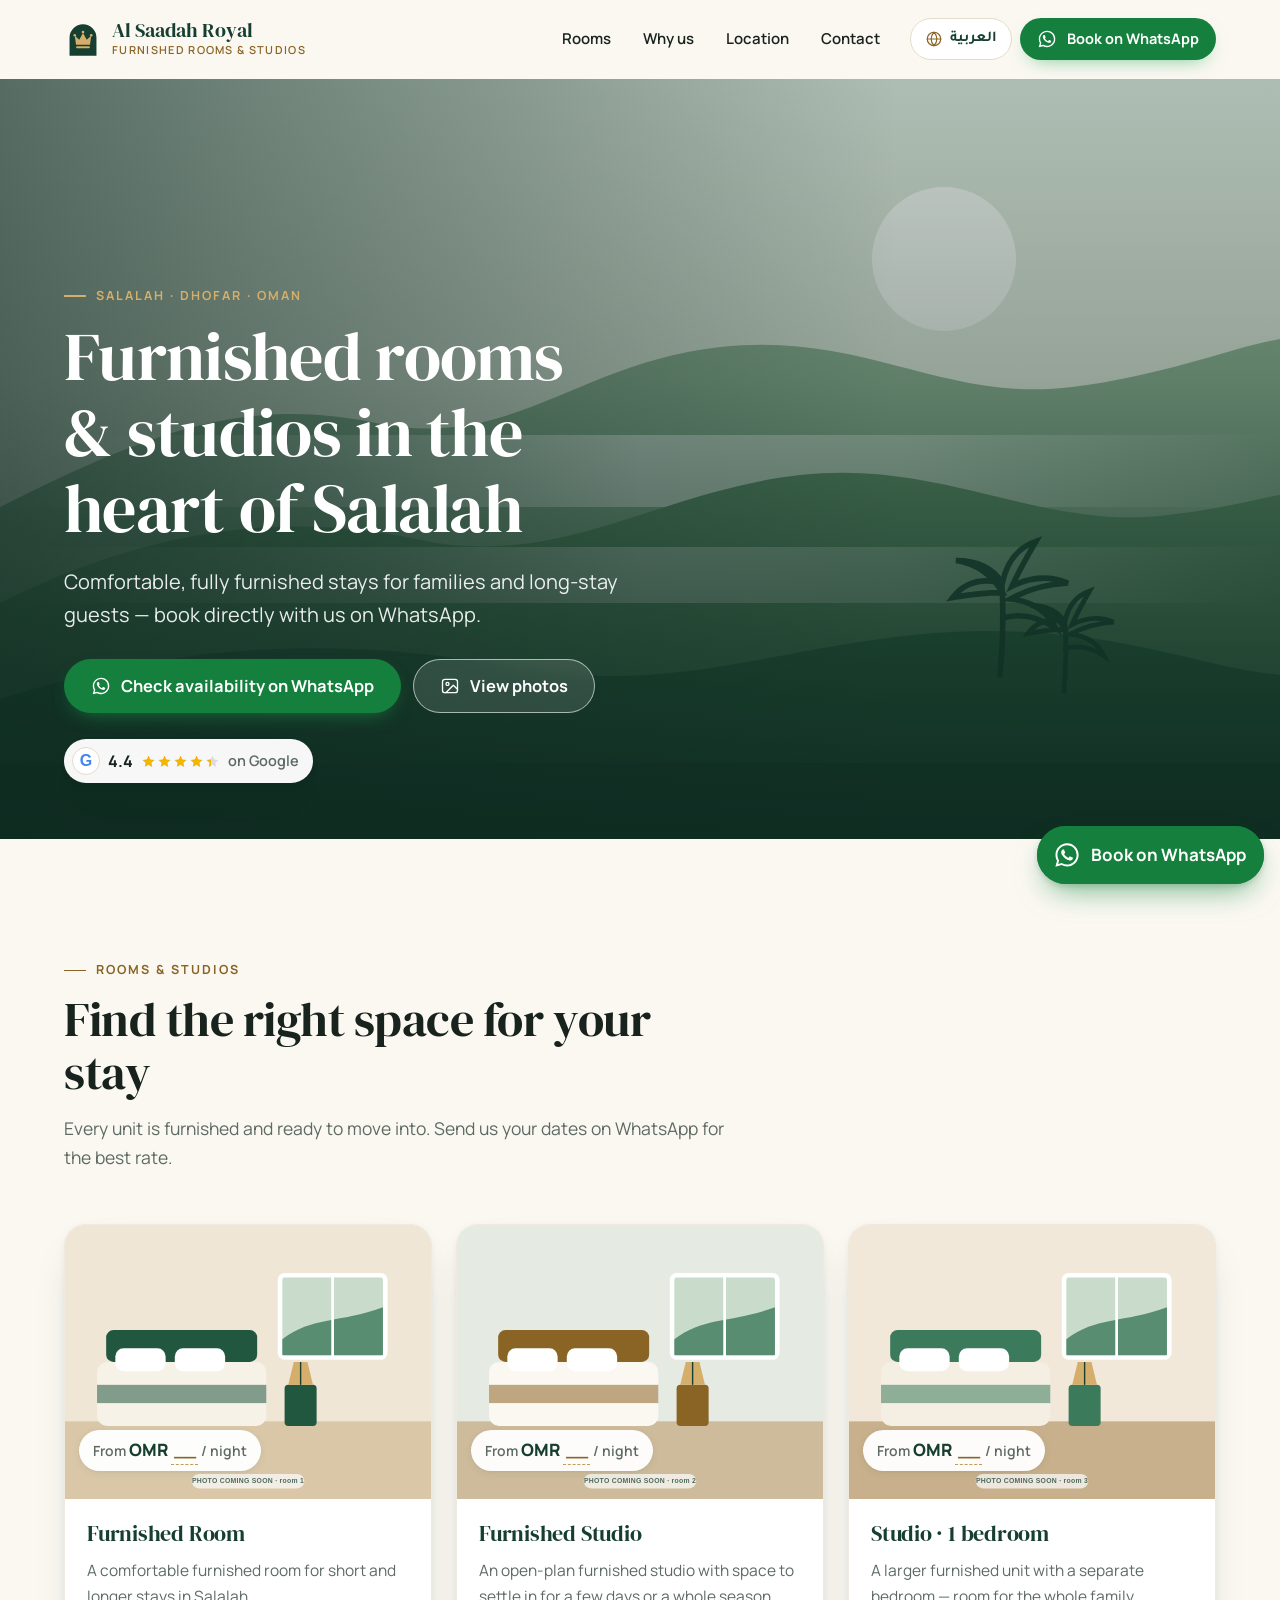
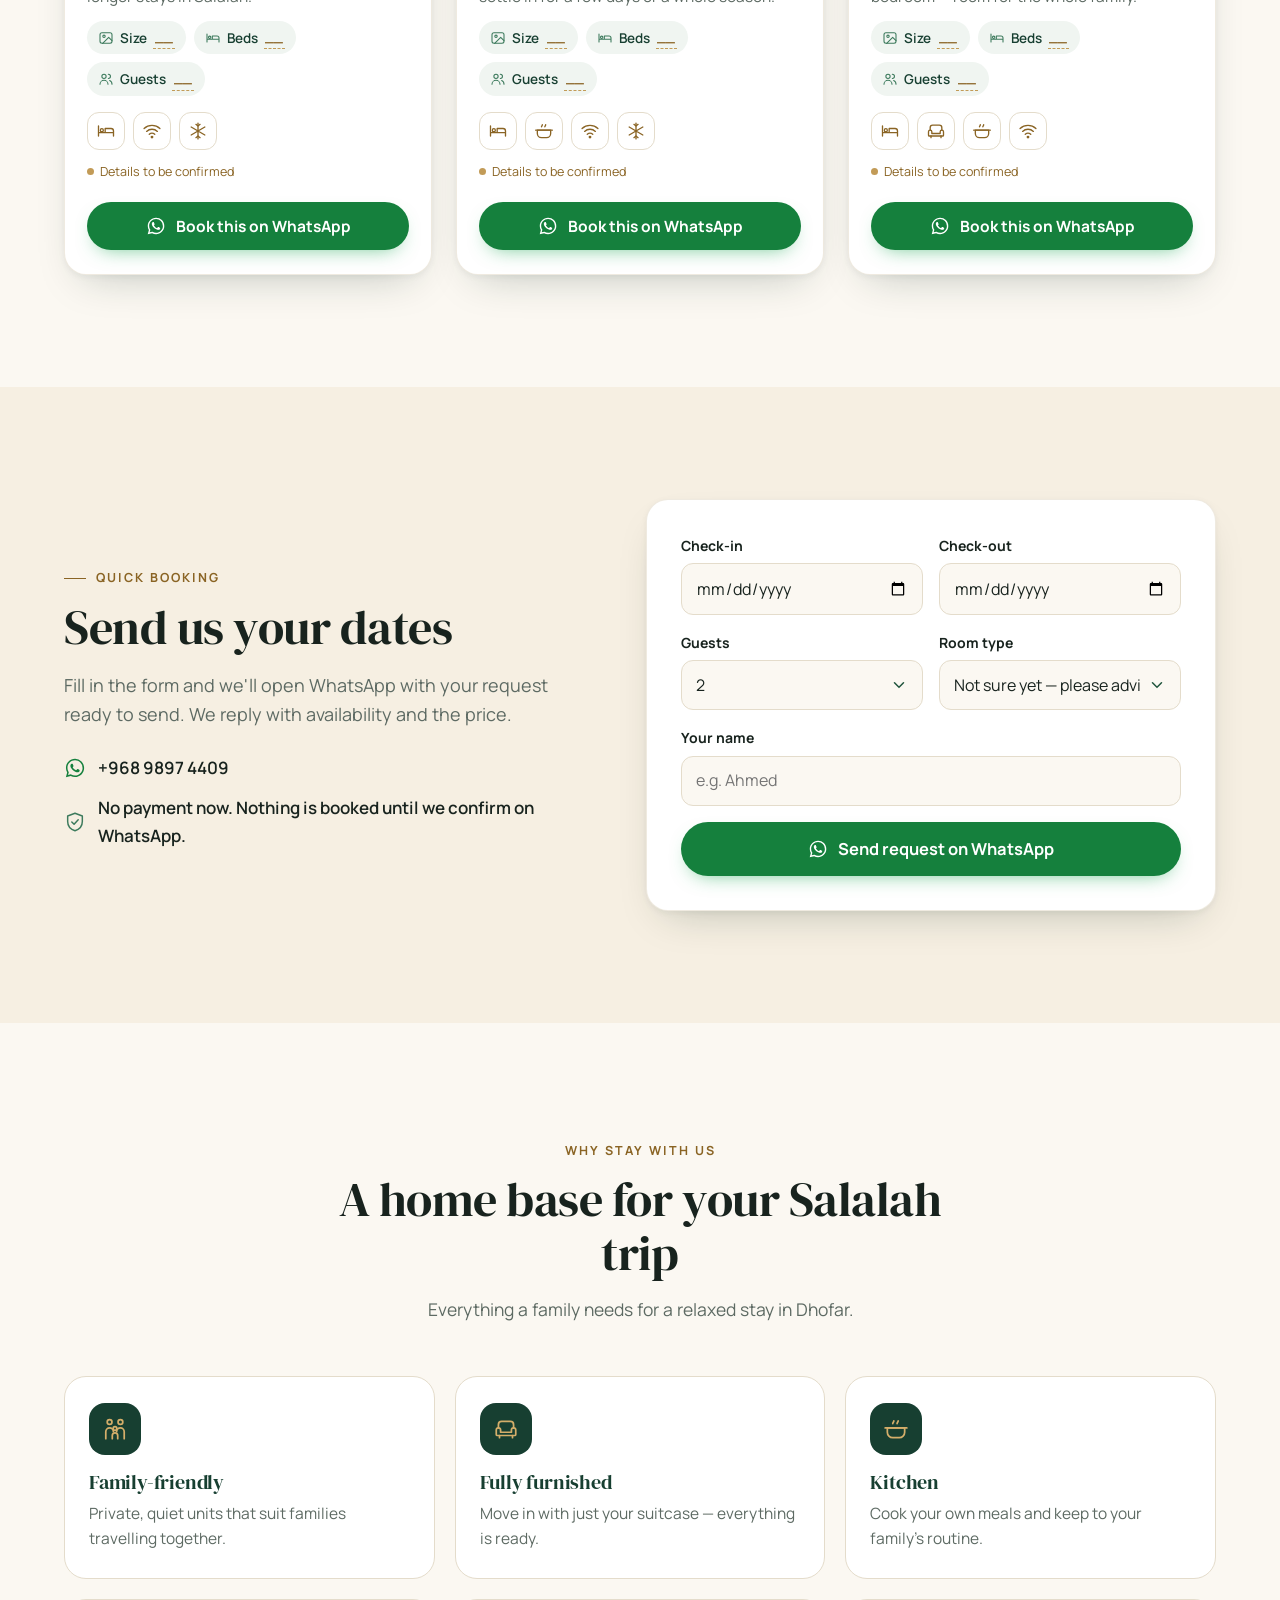
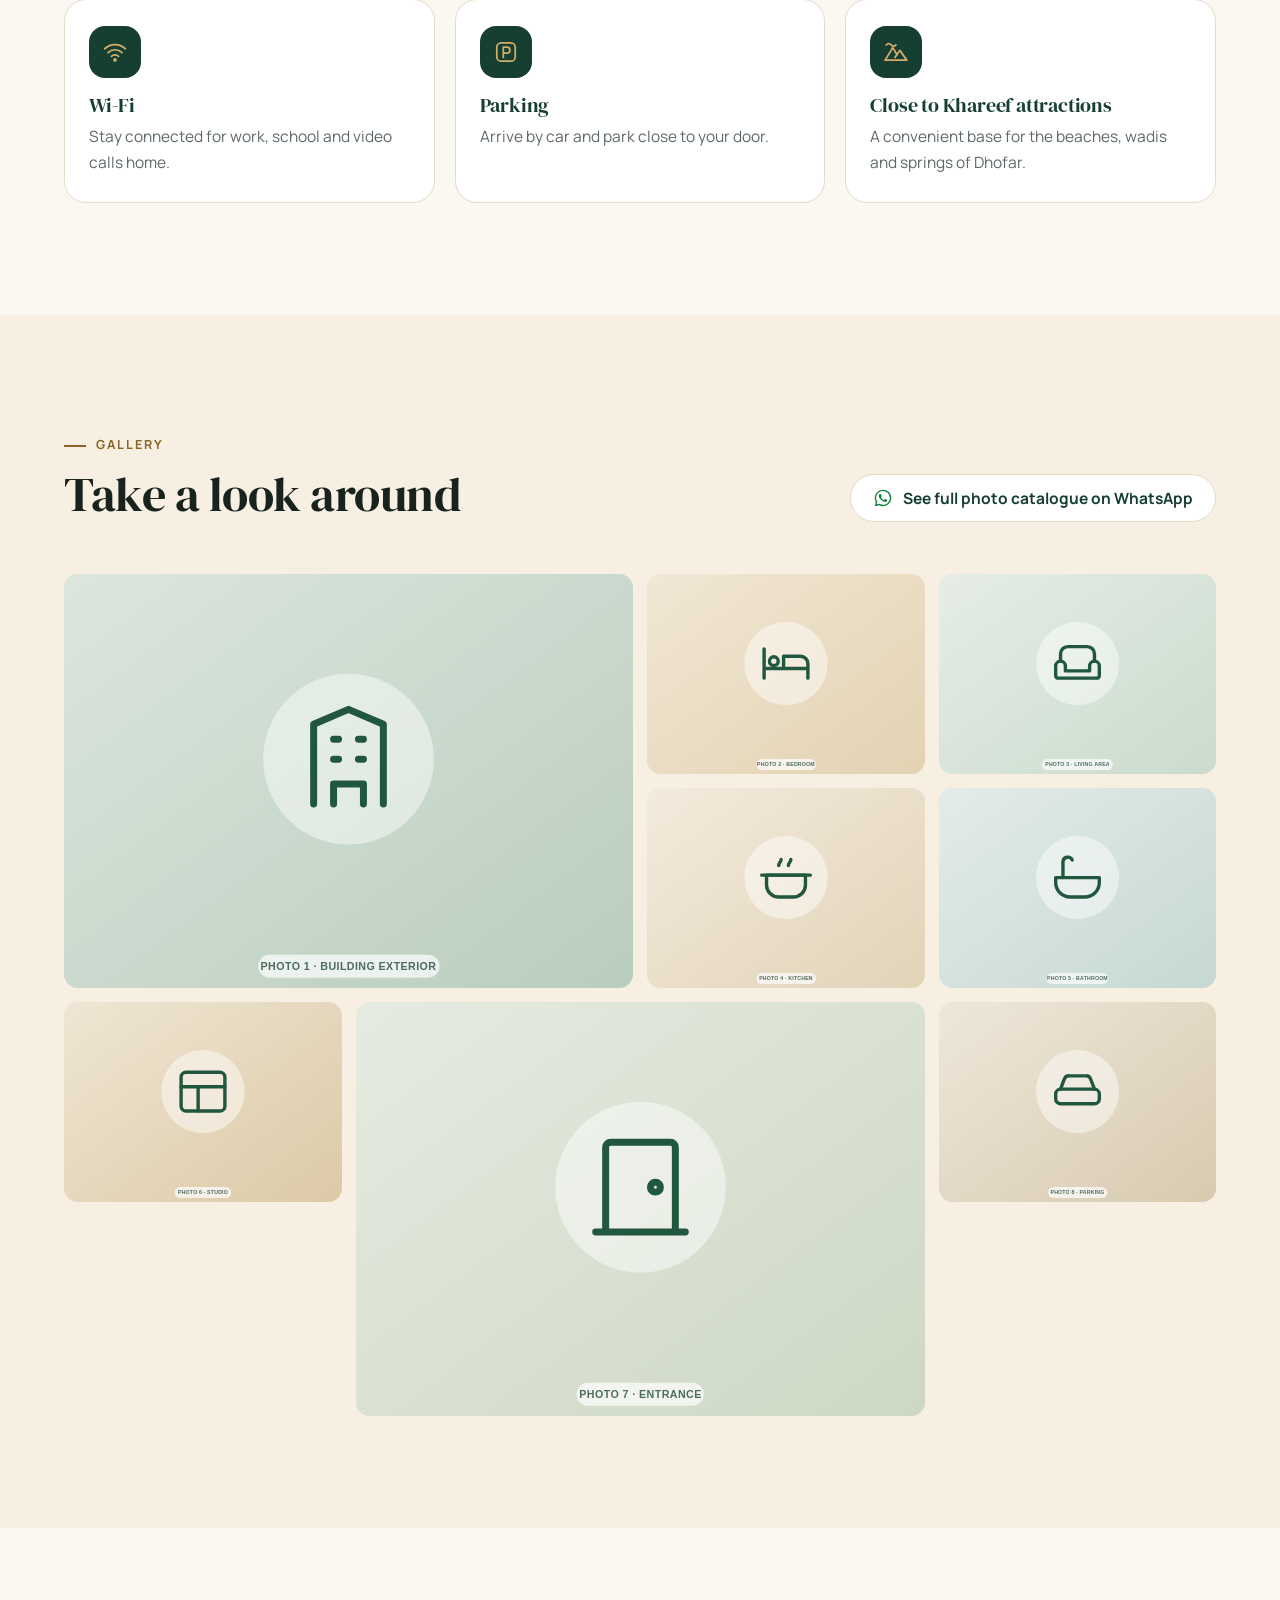
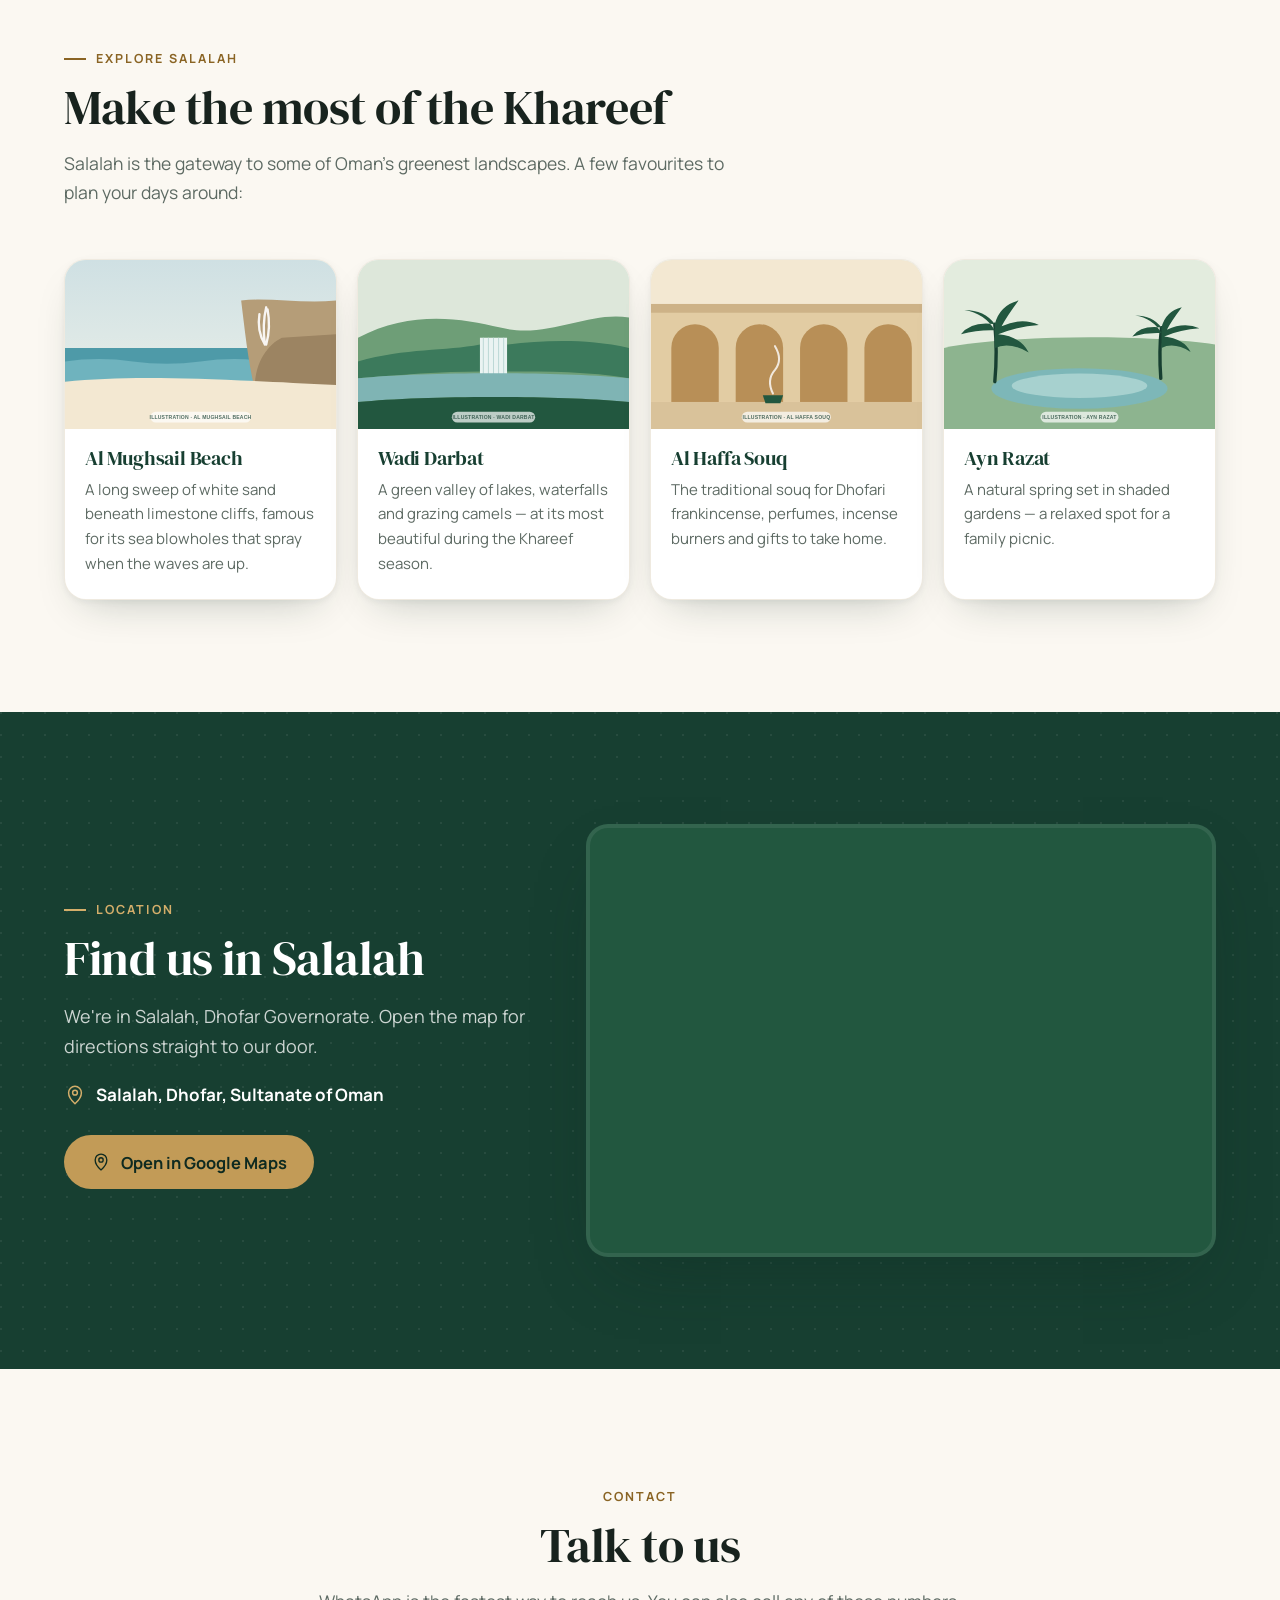
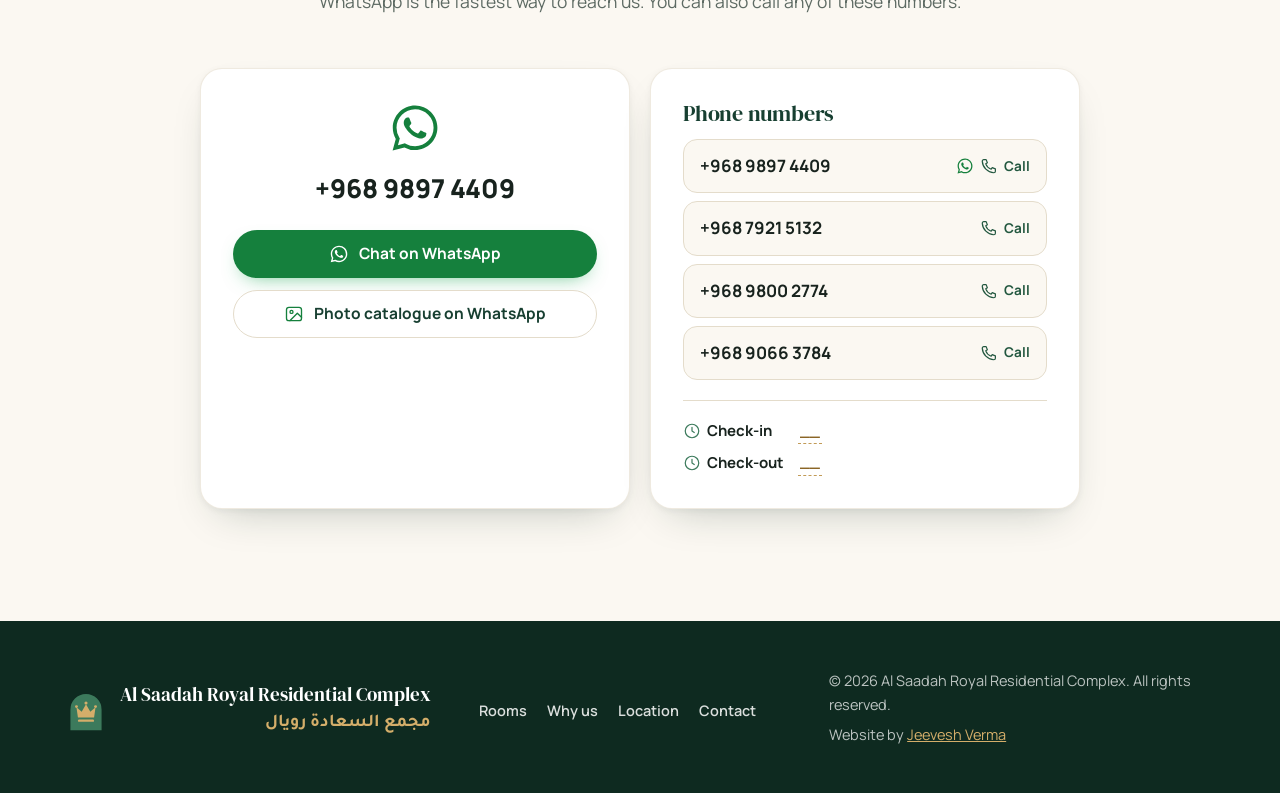
==== index.html @ c034dd62 "Al Saadah Royal Residential Complex website (EN/AR, WhatsApp booking) Co-Authored-By: Claude Opus 5." ====
<!DOCTYPE html>
<html lang="en" dir="ltr">
<head>
<meta charset="utf-8">
<meta name="viewport" content="width=device-width, initial-scale=1, viewport-fit=cover">
<script>
  // Choose the language before the first paint: ?lang= in the URL, then the saved choice.
  (function () {
    var lang = null;
    try { lang = new URLSearchParams(location.search).get("lang"); } catch (e) {}
    if (lang !== "ar" && lang !== "en") {
      try { lang = localStorage.getItem("asr-lang"); } catch (e) { lang = null; }
    }
    if (lang === "ar") {
      var h = document.documentElement;
      h.lang = "ar"; h.dir = "rtl"; h.className += " i18n-pending";
    }
  })();
</script>
<title>Al Saadah Royal | Furnished apartments &amp; studios in Salalah</title>
<meta name="description" content="Al Saadah Royal Residential Complex: furnished rooms and studios in Salalah, Oman. Family-friendly, rated 4.4 on Google. Book direct on WhatsApp +968 9897 4409.">
<meta name="keywords" content="furnished apartments Salalah, studios Salalah, furnished rooms Salalah, Khareef accommodation, شقق مفروشة صلالة, استوديوهات صلالة, غرف مفروشة صلالة, مجمع السعادة رويال">
<link rel="canonical" href="https://jeeveshverma.github.io/al-saadah-royal/">
<link rel="alternate" hreflang="en" href="https://jeeveshverma.github.io/al-saadah-royal/">
<link rel="alternate" hreflang="ar" href="https://jeeveshverma.github.io/al-saadah-royal/?lang=ar">
<link rel="alternate" hreflang="x-default" href="https://jeeveshverma.github.io/al-saadah-royal/">
<meta name="theme-color" content="#173F31">
<link rel="icon" href="assets/img/favicon.svg" type="image/svg+xml">
<link rel="icon" href="assets/img/favicon-32.png" sizes="32x32" type="image/png">
<link rel="apple-touch-icon" href="assets/img/apple-touch-icon.png">

<meta property="og:type" content="website">
<meta property="og:site_name" content="Al Saadah Royal Residential Complex">
<meta property="og:title" content="Al Saadah Royal — Furnished rooms &amp; studios in Salalah">
<meta property="og:description" content="Furnished rooms and studios in Salalah, Oman · غرف واستوديوهات مفروشة في صلالة. Rated 4.4 on Google. Book on WhatsApp +968 9897 4409.">
<meta property="og:url" content="https://jeeveshverma.github.io/al-saadah-royal/">
<meta property="og:image" content="https://jeeveshverma.github.io/al-saadah-royal/assets/img/og-image.jpg">
<meta property="og:image:width" content="1200">
<meta property="og:image:height" content="630">
<meta property="og:image:alt" content="Al Saadah Royal Residential Complex, Salalah — مجمع السعادة رويال">
<meta property="og:locale" content="en_GB">
<meta property="og:locale:alternate" content="ar_OM">
<meta name="twitter:card" content="summary_large_image">
<meta name="twitter:title" content="Al Saadah Royal — Furnished rooms &amp; studios in Salalah">
<meta name="twitter:description" content="Furnished rooms and studios in Salalah, Oman. Rated 4.4 on Google. Book on WhatsApp.">
<meta name="twitter:image" content="https://jeeveshverma.github.io/al-saadah-royal/assets/img/og-image.jpg">

<link rel="preconnect" href="https://fonts.googleapis.com">
<link rel="preconnect" href="https://fonts.gstatic.com" crossorigin>
<link rel="preload" as="style" href="https://fonts.googleapis.com/css2?family=DM+Serif+Display&amp;family=Manrope:wght@400;500;600;700&amp;family=Tajawal:wght@400;500;700;800&amp;display=swap" onload="this.onload=null;this.rel='stylesheet'">
<noscript><link rel="stylesheet" href="https://fonts.googleapis.com/css2?family=DM+Serif+Display&amp;family=Manrope:wght@400;500;600;700&amp;family=Tajawal:wght@400;500;700;800&amp;display=swap"></noscript>
<link rel="preload" as="image" href="assets/img/placeholders/hero.svg" fetchpriority="high">
<link rel="stylesheet" href="assets/css/style.css">
<script src="site-config.js" defer></script>
<script src="assets/js/main.js" defer></script>
</head>
<body>

<!-- Icon sprite -->
<svg class="sprite" xmlns="http://www.w3.org/2000/svg" aria-hidden="true" focusable="false">
  <symbol id="i-whatsapp" viewBox="0 0 24 24"><path fill="currentColor" d="M12.04 2C6.58 2 2.13 6.45 2.13 11.91c0 1.75.46 3.45 1.32 4.95L2.05 22l5.25-1.38a9.9 9.9 0 0 0 4.74 1.21h.01c5.46 0 9.91-4.45 9.91-9.91 0-2.65-1.03-5.14-2.9-7.01A9.82 9.82 0 0 0 12.04 2Zm0 18.15h-.01a8.2 8.2 0 0 1-4.19-1.15l-.3-.18-3.12.82.83-3.04-.2-.31a8.2 8.2 0 0 1-1.26-4.38c0-4.54 3.7-8.23 8.24-8.23 2.2 0 4.27.86 5.82 2.42a8.18 8.18 0 0 1 2.41 5.83c0 4.54-3.7 8.22-8.22 8.22Zm4.52-6.16c-.25-.12-1.47-.72-1.7-.81-.22-.08-.39-.12-.56.13-.16.25-.64.81-.79.97-.14.17-.29.19-.54.06-.25-.12-1.05-.39-1.99-1.23-.74-.66-1.23-1.47-1.38-1.72-.14-.25-.02-.38.11-.51.11-.11.25-.29.37-.43.13-.15.17-.25.25-.42.08-.16.04-.31-.02-.43-.06-.12-.56-1.34-.76-1.84-.2-.48-.41-.42-.56-.43h-.48c-.17 0-.43.06-.66.31-.22.25-.86.85-.86 2.07 0 1.22.89 2.4 1.01 2.56.12.17 1.75 2.67 4.23 3.74.59.26 1.05.41 1.41.52.59.19 1.13.16 1.56.1.48-.07 1.47-.6 1.67-1.18.21-.58.21-1.07.14-1.18-.06-.11-.22-.17-.47-.29Z"/></symbol>
  <symbol id="i-family" viewBox="0 0 24 24"><g fill="none" stroke="currentColor" stroke-width="1.6" stroke-linecap="round" stroke-linejoin="round"><circle cx="7" cy="5.5" r="2.2"/><circle cx="17" cy="5.5" r="2.2"/><circle cx="12" cy="11.5" r="1.7"/><path d="M3.5 21v-6.5a3.5 3.5 0 0 1 7 0"/><path d="M13.5 14.5a3.5 3.5 0 0 1 7 0V21"/><path d="M9.5 21v-3a2.5 2.5 0 0 1 5 0v3"/></g></symbol>
  <symbol id="i-sofa" viewBox="0 0 24 24"><g fill="none" stroke="currentColor" stroke-width="1.6" stroke-linecap="round" stroke-linejoin="round"><path d="M5 11V8a3 3 0 0 1 3-3h8a3 3 0 0 1 3 3v3"/><path d="M3 13a2 2 0 0 1 4 0v2h10v-2a2 2 0 0 1 4 0v4a1 1 0 0 1-1 1H4a1 1 0 0 1-1-1z"/><path d="M6 18v2M18 18v2"/></g></symbol>
  <symbol id="i-kitchen" viewBox="0 0 24 24"><g fill="none" stroke="currentColor" stroke-width="1.6" stroke-linecap="round" stroke-linejoin="round"><path d="M4 11h16v4a5 5 0 0 1-5 5H9a5 5 0 0 1-5-5z"/><path d="M2 11h20"/><path d="M9 7c0-1 1-1.5 1-2.5M13 7c0-1 1-1.5 1-2.5"/></g></symbol>
  <symbol id="i-wifi" viewBox="0 0 24 24"><g fill="none" stroke="currentColor" stroke-width="1.6" stroke-linecap="round" stroke-linejoin="round"><path d="M2.5 9a14 14 0 0 1 19 0"/><path d="M5.5 12.5a9.5 9.5 0 0 1 13 0"/><path d="M8.7 16a5 5 0 0 1 6.6 0"/><circle cx="12" cy="19.3" r=".9" fill="currentColor"/></g></symbol>
  <symbol id="i-parking" viewBox="0 0 24 24"><g fill="none" stroke="currentColor" stroke-width="1.6" stroke-linecap="round" stroke-linejoin="round"><rect x="3.5" y="3.5" width="17" height="17" rx="4"/><path d="M9.5 17V7.5h3.3a2.8 2.8 0 0 1 0 5.6H9.5"/></g></symbol>
  <symbol id="i-mountain" viewBox="0 0 24 24"><g fill="none" stroke="currentColor" stroke-width="1.6" stroke-linecap="round" stroke-linejoin="round"><path d="M2 19.5 9 8l4 6.5"/><path d="M11 17l4.5-6.5L22 19.5H2"/><path d="M3 5.5c1.5-1.5 3-1.5 4.5 0s3 1.5 4.5 0"/></g></symbol>
  <symbol id="i-bed" viewBox="0 0 24 24"><g fill="none" stroke="currentColor" stroke-width="1.6" stroke-linecap="round" stroke-linejoin="round"><path d="M3 18V6M3 14h18v4M21 14v-2a3 3 0 0 0-3-3h-7v5"/><circle cx="7" cy="11" r="1.8"/></g></symbol>
  <symbol id="i-users" viewBox="0 0 24 24"><g fill="none" stroke="currentColor" stroke-width="1.6" stroke-linecap="round" stroke-linejoin="round"><circle cx="9" cy="8" r="3.2"/><path d="M3 20a6 6 0 0 1 12 0"/><path d="M15.5 4.8a3.2 3.2 0 0 1 0 6.4M17.5 14.3A6 6 0 0 1 21 20"/></g></symbol>
  <symbol id="i-ac" viewBox="0 0 24 24"><g fill="none" stroke="currentColor" stroke-width="1.6" stroke-linecap="round" stroke-linejoin="round"><path d="M12 2.5v19M3.8 7.25l16.4 9.5M3.8 16.75l16.4-9.5"/><path d="m9.5 4 2.5 2 2.5-2M9.5 20l2.5-2 2.5 2"/></g></symbol>
  <symbol id="i-tv" viewBox="0 0 24 24"><g fill="none" stroke="currentColor" stroke-width="1.6" stroke-linecap="round" stroke-linejoin="round"><rect x="2.5" y="5" width="19" height="12.5" rx="2"/><path d="M8 21h8"/></g></symbol>
  <symbol id="i-washer" viewBox="0 0 24 24"><g fill="none" stroke="currentColor" stroke-width="1.6" stroke-linecap="round" stroke-linejoin="round"><rect x="4" y="2.5" width="16" height="19" rx="2.5"/><circle cx="12" cy="13" r="4.5"/><path d="M7.5 6h.01M10.5 6h.01"/></g></symbol>
  <symbol id="i-bath" viewBox="0 0 24 24"><g fill="none" stroke="currentColor" stroke-width="1.6" stroke-linecap="round" stroke-linejoin="round"><path d="M3 12h18v2a6 6 0 0 1-6 6H9a6 6 0 0 1-6-6z"/><path d="M6 12V5.5a2 2 0 0 1 3.8-.8M7 20l-1 1.5M17 20l1 1.5"/></g></symbol>
  <symbol id="i-car" viewBox="0 0 24 24"><g fill="none" stroke="currentColor" stroke-width="1.6" stroke-linecap="round" stroke-linejoin="round"><path d="M5 11l1.6-4.2A2 2 0 0 1 8.5 5.5h7a2 2 0 0 1 1.9 1.3L19 11"/><rect x="3" y="11" width="18" height="6" rx="2"/><path d="M6 17v2M18 17v2"/><circle cx="7.5" cy="14" r=".9" fill="currentColor"/><circle cx="16.5" cy="14" r=".9" fill="currentColor"/></g></symbol>
  <symbol id="i-star" viewBox="0 0 24 24"><path fill="currentColor" d="m12 2.6 2.83 6.07 6.67.79-4.92 4.57 1.3 6.57L12 17.3l-5.88 3.3 1.3-6.57L2.5 9.46l6.67-.79z"/></symbol>
  <symbol id="i-calendar" viewBox="0 0 24 24"><g fill="none" stroke="currentColor" stroke-width="1.6" stroke-linecap="round" stroke-linejoin="round"><rect x="3" y="4.5" width="18" height="16.5" rx="3"/><path d="M3 9.5h18M8 2.5v4M16 2.5v4"/></g></symbol>
  <symbol id="i-clock" viewBox="0 0 24 24"><g fill="none" stroke="currentColor" stroke-width="1.6" stroke-linecap="round" stroke-linejoin="round"><circle cx="12" cy="12" r="9"/><path d="M12 7v5l3 2"/></g></symbol>
  <symbol id="i-shield" viewBox="0 0 24 24"><g fill="none" stroke="currentColor" stroke-width="1.6" stroke-linecap="round" stroke-linejoin="round"><path d="M12 2.5 4 5.5v6c0 5 3.4 8.6 8 10 4.6-1.4 8-5 8-10v-6z"/><path d="m8.5 12 2.5 2.5 4.5-5"/></g></symbol>
  <symbol id="i-pin" viewBox="0 0 24 24"><g fill="none" stroke="currentColor" stroke-width="1.6" stroke-linecap="round" stroke-linejoin="round"><path d="M12 21.5s7-6.2 7-12a7 7 0 0 0-14 0c0 5.8 7 12 7 12z"/><circle cx="12" cy="9.5" r="2.6"/></g></symbol>
  <symbol id="i-phone" viewBox="0 0 24 24"><path fill="none" stroke="currentColor" stroke-width="1.6" stroke-linecap="round" stroke-linejoin="round" d="M5 3.5h3.2l1.6 4.2-2.1 1.4a11.5 11.5 0 0 0 7.2 7.2l1.4-2.1 4.2 1.6V19a2 2 0 0 1-2 2A16.5 16.5 0 0 1 3 5.5a2 2 0 0 1 2-2z"/></symbol>
  <symbol id="i-image" viewBox="0 0 24 24"><g fill="none" stroke="currentColor" stroke-width="1.6" stroke-linecap="round" stroke-linejoin="round"><rect x="3" y="4" width="18" height="16" rx="3"/><circle cx="9" cy="9.5" r="1.8"/><path d="m21 16-5-5-9 9"/></g></symbol>
  <symbol id="i-chevron" viewBox="0 0 24 24"><path fill="none" stroke="currentColor" stroke-width="2" stroke-linecap="round" stroke-linejoin="round" d="m9 5 7 7-7 7"/></symbol>
  <symbol id="i-close" viewBox="0 0 24 24"><path fill="none" stroke="currentColor" stroke-width="2" stroke-linecap="round" d="M6 6l12 12M18 6 6 18"/></symbol>
  <symbol id="i-menu" viewBox="0 0 24 24"><path fill="none" stroke="currentColor" stroke-width="2" stroke-linecap="round" d="M4 7h16M4 12h16M4 17h16"/></symbol>
  <symbol id="i-external" viewBox="0 0 24 24"><path fill="none" stroke="currentColor" stroke-width="1.8" stroke-linecap="round" stroke-linejoin="round" d="M14 4h6v6M20 4l-9 9M18 14v4a2 2 0 0 1-2 2H6a2 2 0 0 1-2-2V8a2 2 0 0 1 2-2h4"/></symbol>
  <symbol id="i-globe" viewBox="0 0 24 24"><g fill="none" stroke="currentColor" stroke-width="1.6" stroke-linecap="round"><circle cx="12" cy="12" r="9"/><path d="M3 12h18M12 3c2.5 2.6 3.8 5.6 3.8 9s-1.3 6.4-3.8 9c-2.5-2.6-3.8-5.6-3.8-9S9.5 5.6 12 3z"/></g></symbol>
  <symbol id="i-logo" viewBox="0 0 48 48"><path fill="currentColor" d="M7 45V22.5a17 17 0 0 1 34 0V45z"/><path fill="#D4AE6A" d="M15.2 31.2 13.6 20l5.7 4.8L24 16.5l4.7 8.3 5.7-4.8-1.6 11.2z"/><circle cx="13.6" cy="19.2" r="1.6" fill="#D4AE6A"/><circle cx="24" cy="15.2" r="1.7" fill="#D4AE6A"/><circle cx="34.4" cy="19.2" r="1.6" fill="#D4AE6A"/><rect x="15.2" y="33.2" width="17.6" height="2.6" rx="1.3" fill="#D4AE6A"/></symbol>
</svg>

<a class="skip" href="#main" data-i18n="skip">Skip to content</a>

<header class="site-header" id="top">
  <div class="container header-inner">
    <a class="brand" href="#top">
      <svg class="brand-mark" aria-hidden="true"><use href="#i-logo"/></svg>
      <span class="brand-text">
        <span class="brand-name" data-biz="shortName">Al Saadah Royal</span>
        <span class="brand-sub" data-biz="tagline">Furnished rooms &amp; studios</span>
      </span>
    </a>

    <nav class="nav" id="site-nav" aria-label="Main">
      <ul>
        <li><a href="#rooms" data-i18n="nav.rooms">Rooms</a></li>
        <li><a href="#why" data-i18n="nav.why">Why us</a></li>
        <li><a href="#location" data-i18n="nav.location">Location</a></li>
        <li><a href="#contact" data-i18n="nav.contact">Contact</a></li>
      </ul>
      <a class="btn btn-wa nav-book-mobile" href="https://wa.me/96898974409" target="_blank" rel="noopener" data-wa="general">
        <svg aria-hidden="true"><use href="#i-whatsapp"/></svg><span data-i18n="nav.book">Book on WhatsApp</span>
      </a>
    </nav>

    <div class="header-actions">
      <button class="lang-toggle" type="button" id="lang-toggle" lang="ar" aria-label="التبديل إلى العربية">
        <svg aria-hidden="true"><use href="#i-globe"/></svg><span data-i18n="lang.switch">العربية</span>
      </button>
      <a class="btn btn-wa btn-sm header-book" href="https://wa.me/96898974409" target="_blank" rel="noopener" data-wa="general">
        <svg aria-hidden="true"><use href="#i-whatsapp"/></svg><span data-i18n="nav.book">Book on WhatsApp</span>
      </a>
      <button class="menu-toggle" type="button" id="menu-toggle" aria-expanded="false" aria-controls="site-nav" aria-label="Menu" data-i18n-attr="aria-label:nav.menu">
        <svg class="icon-open" aria-hidden="true"><use href="#i-menu"/></svg>
        <svg class="icon-close" aria-hidden="true"><use href="#i-close"/></svg>
      </button>
    </div>
  </div>
</header>

<main id="main">

  <!-- 2. Hero -->
  <section class="hero" aria-labelledby="hero-title">
    <div class="hero-media">
      <img id="hero-img" src="assets/img/placeholders/hero.svg" alt="Green Khareef hills around Salalah (placeholder — replace with a photo of the building)" width="1600" height="1000" fetchpriority="high" decoding="async">
    </div>
    <div class="container hero-content">
      <p class="eyebrow eyebrow-light" data-i18n="hero.eyebrow">Salalah · Dhofar · Oman</p>
      <h1 id="hero-title" data-i18n="hero.title">Furnished rooms &amp; studios in the heart of Salalah</h1>
      <p class="hero-lead" data-i18n="hero.lead">Comfortable, fully furnished stays for families and long-stay guests — book directly with us on WhatsApp.</p>
      <div class="hero-ctas">
        <a class="btn btn-wa btn-lg" href="https://wa.me/96898974409" target="_blank" rel="noopener" data-wa="general">
          <svg aria-hidden="true"><use href="#i-whatsapp"/></svg><span data-i18n="hero.cta1">Check availability on WhatsApp</span>
        </a>
        <a class="btn btn-light btn-lg" href="#gallery">
          <svg aria-hidden="true"><use href="#i-image"/></svg><span data-i18n="hero.cta2">View photos</span>
        </a>
      </div>
      <a class="rating-badge" id="rating-badge" href="https://maps.app.goo.gl/iqsjKzkh4NESFzcK8" target="_blank" rel="noopener">
        <span class="g-logo" aria-hidden="true">G</span>
        <span class="rating-num" data-biz="googleRating">4.4</span>
        <span class="stars" aria-hidden="true">
          <span class="star"><svg class="star-bg"><use href="#i-star"/></svg><svg class="star-fg"><use href="#i-star"/></svg></span><span class="star"><svg class="star-bg"><use href="#i-star"/></svg><svg class="star-fg"><use href="#i-star"/></svg></span><span class="star"><svg class="star-bg"><use href="#i-star"/></svg><svg class="star-fg"><use href="#i-star"/></svg></span><span class="star"><svg class="star-bg"><use href="#i-star"/></svg><svg class="star-fg"><use href="#i-star"/></svg></span><span class="star star-partial"><svg class="star-bg"><use href="#i-star"/></svg><svg class="star-fg"><use href="#i-star"/></svg></span>
        </span>
        <span class="rating-label" data-i18n="hero.rating">on Google</span>
      </a>
    </div>
  </section>

  <!-- 3. Rooms & studios -->
  <section class="section" id="rooms" aria-labelledby="rooms-title">
    <div class="container">
      <div class="section-head">
        <p class="eyebrow" data-i18n="rooms.eyebrow">Rooms &amp; studios</p>
        <h2 id="rooms-title" data-i18n="rooms.title">Find the right space for your stay</h2>
        <p data-i18n="rooms.lead">Every unit is furnished and ready to move into. Send us your dates on WhatsApp for the best rate.</p>
      </div>
      <ul class="rooms-grid" id="rooms-list"></ul>
      <noscript><p class="noscript">Message us on WhatsApp for rooms and prices: <a href="https://wa.me/96898974409">+968 9897 4409</a></p></noscript>
    </div>
  </section>

  <!-- 4. Quick booking -->
  <section class="section section-tint" id="book" aria-labelledby="book-title">
    <div class="container booking">
      <div class="booking-copy">
        <p class="eyebrow" data-i18n="booking.eyebrow">Quick booking</p>
        <h2 id="book-title" data-i18n="booking.title">Send us your dates</h2>
        <p class="lead" data-i18n="booking.lead">Fill in the form and we'll open WhatsApp with your request ready to send. We reply with availability and the price.</p>
        <ul class="booking-points">
          <li><svg aria-hidden="true"><use href="#i-whatsapp"/></svg><span dir="ltr" data-biz="whatsappDisplay">+968 9897 4409</span></li>
          <li><svg aria-hidden="true"><use href="#i-shield"/></svg><span data-i18n="booking.note">No payment now. Nothing is booked until we confirm on WhatsApp.</span></li>
        </ul>
      </div>

      <form class="booking-form card" id="booking-form" novalidate>
        <div class="field-row">
          <div class="field">
            <label for="f-checkin" data-i18n="booking.checkin">Check-in</label>
            <input type="date" id="f-checkin" name="checkin" required aria-describedby="err-checkin">
            <p class="field-error" id="err-checkin" role="alert"></p>
          </div>
          <div class="field">
            <label for="f-checkout" data-i18n="booking.checkout">Check-out</label>
            <input type="date" id="f-checkout" name="checkout" required aria-describedby="err-checkout">
            <p class="field-error" id="err-checkout" role="alert"></p>
          </div>
        </div>
        <div class="field-row">
          <div class="field">
            <label for="f-guests" data-i18n="booking.guests">Guests</label>
            <select id="f-guests" name="guests"></select>
          </div>
          <div class="field">
            <label for="f-room" data-i18n="booking.room">Room type</label>
            <select id="f-room" name="room"></select>
          </div>
        </div>
        <div class="field">
          <label for="f-name" data-i18n="booking.name">Your name</label>
          <input type="text" id="f-name" name="name" autocomplete="name" maxlength="80" required placeholder="e.g. Ahmed" data-i18n-attr="placeholder:booking.namePlaceholder" aria-describedby="err-name">
          <p class="field-error" id="err-name" role="alert"></p>
        </div>
        <p class="nights" id="nights-out" aria-live="polite"></p>
        <button class="btn btn-wa btn-lg btn-block" type="submit">
          <svg aria-hidden="true"><use href="#i-whatsapp"/></svg><span data-i18n="booking.submit">Send request on WhatsApp</span>
        </button>
      </form>
    </div>
  </section>

  <!-- 5. Why stay with us -->
  <section class="section" id="why" aria-labelledby="why-title">
    <div class="container">
      <div class="section-head center">
        <p class="eyebrow" data-i18n="why.eyebrow">Why stay with us</p>
        <h2 id="why-title" data-i18n="why.title">A home base for your Salalah trip</h2>
        <p data-i18n="why.lead">Everything a family needs for a relaxed stay in Dhofar.</p>
      </div>
      <ul class="features-grid" id="features-list"></ul>
    </div>
  </section>

  <!-- 6. Gallery -->
  <section class="section section-tint" id="gallery" aria-labelledby="gallery-title">
    <div class="container">
      <div class="section-head section-head-row">
        <div>
          <p class="eyebrow" data-i18n="gallery.eyebrow">Gallery</p>
          <h2 id="gallery-title" data-i18n="gallery.title">Take a look around</h2>
        </div>
        <a class="btn btn-outline" href="https://wa.me/c/96898974409" target="_blank" rel="noopener" data-biz-href="catalogueUrl">
          <svg aria-hidden="true"><use href="#i-whatsapp"/></svg><span data-i18n="gallery.catalogue">See full photo catalogue on WhatsApp</span>
        </a>
      </div>
      <ul class="gallery-grid" id="gallery-list"></ul>
    </div>
  </section>

  <!-- 7. Explore Salalah -->
  <section class="section" id="explore" aria-labelledby="explore-title">
    <div class="container">
      <div class="section-head">
        <p class="eyebrow" data-i18n="explore.eyebrow">Explore Salalah</p>
        <h2 id="explore-title" data-i18n="explore.title">Make the most of the Khareef</h2>
        <p data-i18n="explore.lead">Salalah is the gateway to some of Oman's greenest landscapes. A few favourites to plan your days around:</p>
      </div>
      <ul class="explore-grid" id="explore-list"></ul>
    </div>
  </section>

  <!-- 8. Location -->
  <section class="section section-green" id="location" aria-labelledby="location-title">
    <div class="container location">
      <div class="location-copy">
        <p class="eyebrow eyebrow-light" data-i18n="location.eyebrow">Location</p>
        <h2 id="location-title" data-i18n="location.title">Find us in Salalah</h2>
        <p class="lead" data-i18n="location.lead">We're in Salalah, Dhofar Governorate. Open the map for directions straight to our door.</p>
        <p class="address"><svg aria-hidden="true"><use href="#i-pin"/></svg><span data-biz="address">Salalah, Dhofar, Sultanate of Oman</span></p>
        <a class="btn btn-gold btn-lg" href="https://maps.app.goo.gl/iqsjKzkh4NESFzcK8" target="_blank" rel="noopener" data-biz-href="mapsUrl">
          <svg aria-hidden="true"><use href="#i-pin"/></svg><span data-i18n="location.open">Open in Google Maps</span>
        </a>
      </div>
      <div class="map-frame">
        <iframe id="map-iframe" title="Map showing Al Saadah Royal Residential Complex in Salalah" data-i18n-attr="title:location.mapTitle" src="https://www.google.com/maps?q=Al%20Saadah%20Royal%20Residential%20Complex%20Salalah&amp;hl=en&amp;output=embed" loading="lazy" referrerpolicy="no-referrer-when-downgrade" allowfullscreen></iframe>
      </div>
    </div>
  </section>

  <!-- 9. Contact -->
  <section class="section" id="contact" aria-labelledby="contact-title">
    <div class="container">
      <div class="section-head center">
        <p class="eyebrow" data-i18n="contact.eyebrow">Contact</p>
        <h2 id="contact-title" data-i18n="contact.title">Talk to us</h2>
        <p data-i18n="contact.lead">WhatsApp is the fastest way to reach us. You can also call any of these numbers.</p>
      </div>
      <div class="contact-grid">
        <div class="card contact-wa">
          <svg class="contact-icon" aria-hidden="true"><use href="#i-whatsapp"/></svg>
          <p class="contact-big" dir="ltr" data-biz="whatsappDisplay">+968 9897 4409</p>
          <a class="btn btn-wa btn-block" href="https://wa.me/96898974409" target="_blank" rel="noopener" data-wa="general">
            <svg aria-hidden="true"><use href="#i-whatsapp"/></svg><span data-i18n="contact.whatsapp">Chat on WhatsApp</span>
          </a>
          <a class="btn btn-outline btn-block" href="https://wa.me/c/96898974409" target="_blank" rel="noopener" data-biz-href="catalogueUrl">
            <svg aria-hidden="true"><use href="#i-image"/></svg><span data-i18n="contact.catalogue">Photo catalogue on WhatsApp</span>
          </a>
        </div>
        <div class="card contact-phones">
          <h3 data-i18n="contact.phones">Phone numbers</h3>
          <ul class="phone-list" id="phone-list">
            <li><a href="tel:+96898974409" dir="ltr">+968&nbsp;9897&nbsp;4409</a></li>
            <li><a href="tel:+96879215132" dir="ltr">+968&nbsp;7921&nbsp;5132</a></li>
            <li><a href="tel:+96898002774" dir="ltr">+968&nbsp;9800&nbsp;2774</a></li>
            <li><a href="tel:+96890663784" dir="ltr">+968&nbsp;9066&nbsp;3784</a></li>
          </ul>
          <dl class="times" id="times"></dl>
        </div>
      </div>
    </div>
  </section>
</main>

<!-- 10. Footer -->
<footer class="site-footer">
  <div class="container footer-inner">
    <div class="footer-brand">
      <svg class="brand-mark" aria-hidden="true"><use href="#i-logo"/></svg>
      <div>
        <p class="footer-name">Al Saadah Royal Residential Complex</p>
        <p class="footer-name-ar" lang="ar" dir="rtl">مجمع السعادة رويال</p>
      </div>
    </div>
    <nav class="footer-nav" aria-label="Footer">
      <a href="#rooms" data-i18n="nav.rooms">Rooms</a>
      <a href="#why" data-i18n="nav.why">Why us</a>
      <a href="#location" data-i18n="nav.location">Location</a>
      <a href="#contact" data-i18n="nav.contact">Contact</a>
    </nav>
    <div class="footer-meta">
      <p>© <span id="year">2026</span> <span data-biz="name">Al Saadah Royal Residential Complex</span>. <span data-i18n="footer.rights">All rights reserved.</span></p>
      <p class="credit"><span data-i18n="footer.credit">Website by</span> <a id="credit-link" href="https://jeeveshverma.github.io/castlestaramman/" target="_blank" rel="noopener">Jeevesh Verma</a></p>
    </div>
  </div>
</footer>

<!-- Floating WhatsApp -->
<a class="wa-float" href="https://wa.me/96898974409" target="_blank" rel="noopener" data-wa="general" aria-label="Book on WhatsApp" data-i18n-attr="aria-label:float.label">
  <svg aria-hidden="true"><use href="#i-whatsapp"/></svg>
  <span class="wa-float-label" data-i18n="float.label">Book on WhatsApp</span>
</a>

<!-- Lightbox -->
<dialog class="lightbox" id="lightbox" aria-labelledby="lightbox-caption">
  <figure>
    <img id="lightbox-img" src="data:," alt="">
    <figcaption id="lightbox-caption"></figcaption>
  </figure>
  <button class="lb-btn lb-close" type="button" id="lb-close" aria-label="Close" data-i18n-attr="aria-label:lightbox.close"><svg aria-hidden="true"><use href="#i-close"/></svg></button>
  <button class="lb-btn lb-prev" type="button" id="lb-prev" aria-label="Previous photo" data-i18n-attr="aria-label:lightbox.prev"><svg aria-hidden="true"><use href="#i-chevron"/></svg></button>
  <button class="lb-btn lb-next" type="button" id="lb-next" aria-label="Next photo" data-i18n-attr="aria-label:lightbox.next"><svg aria-hidden="true"><use href="#i-chevron"/></svg></button>
  <p class="lb-count" id="lb-count" dir="ltr"></p>
</dialog>

</body>
</html>
---- assets/css/style.css ----
/* Al Saadah Royal Residential Complex, Salalah — site styles
   Colours, fonts and sizes are set once in :root. */
:root {
  --green-950: #0E2A20;
  --green-900: #173F31;
  --green-700: #22573F;
  --green-500: #3C7A5C;
  --green-100: #E3EDE6;
  --green-50: #F0F5F1;
  --sand-300: #E6D7BA;
  --sand-200: #EFE4CF;
  --sand-100: #F6EFE2;
  --paper: #FBF8F2;
  --gold: #C29B57;
  --gold-light: #D4AE6A;
  --gold-text: #8A6424;
  --ink: #18231E;
  --body: #36433C;
  --muted: #5D6A63;
  --line: #E4DCCB;
  --white: #FFFFFF;
  --wa: #15803D;
  --wa-dark: #116632;
  --danger: #B3261E;

  --radius: 22px;
  --radius-sm: 14px;
  --shadow-sm: 0 2px 8px rgba(23, 63, 49, .06), 0 1px 2px rgba(23, 63, 49, .05);
  --shadow: 0 18px 44px -20px rgba(14, 42, 32, .28), 0 2px 6px rgba(14, 42, 32, .05);
  --shadow-lg: 0 30px 70px -28px rgba(14, 42, 32, .45);

  --display: "DM Serif Display", Georgia, "Times New Roman", serif;
  --sans: "Manrope", system-ui, -apple-system, "Segoe UI", Roboto, sans-serif;
  --container: 1200px;
  --gutter: 16px;
  --header-h: 68px;
}
html[lang="ar"] {
  --display: "Tajawal", "Segoe UI", Tahoma, sans-serif;
  --sans: "Tajawal", "Segoe UI", Tahoma, sans-serif;
}
@media (min-width: 640px) { :root { --gutter: 24px; } }
@media (min-width: 960px) { :root { --header-h: 78px; } }

/* ---------- base ---------- */
*, *::before, *::after { box-sizing: border-box; }
html { scroll-behavior: smooth; scroll-padding-top: calc(var(--header-h) + 12px); -webkit-text-size-adjust: 100%; }
body {
  margin: 0;
  overflow-x: clip;
  background: var(--paper);
  color: var(--body);
  font-family: var(--sans);
  font-size: 16px;
  line-height: 1.65;
  -webkit-font-smoothing: antialiased;
}
html[lang="ar"] body { font-size: 17px; line-height: 1.75; }
@media (min-width: 960px) { body { font-size: 17px; } html[lang="ar"] body { font-size: 18px; } }
img { max-width: 100%; height: auto; display: block; }
svg { display: block; }
a { color: var(--green-700); }
a:hover { color: var(--green-900); }
button, input, select { font: inherit; color: inherit; }
ul { padding: 0; margin: 0; list-style: none; }
:focus-visible { outline: 3px solid var(--gold); outline-offset: 3px; border-radius: 8px; }
.sprite { position: absolute; width: 0; height: 0; overflow: hidden; }
.container { width: 100%; max-width: var(--container); margin-inline: auto; padding-inline: var(--gutter); }
.skip {
  position: absolute; inset-inline-start: 12px; top: 8px; z-index: 200;
  background: var(--green-900); color: #fff; padding: 10px 16px; border-radius: 10px;
  transform: translateY(-200%); transition: transform .2s;
}
.skip:focus { transform: none; color: #fff; }
.sr-only { position: absolute; width: 1px; height: 1px; overflow: hidden; clip: rect(0 0 0 0); white-space: nowrap; }
.noscript { padding: 16px; background: var(--sand-100); border-radius: var(--radius-sm); }

/* Hide Arabic content until main.js has swapped the text (fallback reveals anyway). */
html.i18n-pending body { animation: reveal 0s linear 1.2s forwards; opacity: 0; }
@keyframes reveal { to { opacity: 1; } }

/* ---------- type ---------- */
h1, h2, h3 { font-family: var(--display); color: var(--ink); font-weight: 400; margin: 0; line-height: 1.12; letter-spacing: -.01em; }
html[lang="ar"] h1, html[lang="ar"] h2, html[lang="ar"] h3 { font-weight: 800; letter-spacing: 0; line-height: 1.35; }
h1 { font-size: clamp(36px, 7.4vw, 68px); }
h2 { font-size: clamp(30px, 5vw, 48px); }
h3 { font-size: 22px; }
html[lang="ar"] h1 { font-size: clamp(32px, 6.4vw, 58px); }
html[lang="ar"] h2 { font-size: clamp(27px, 4.4vw, 42px); }
html[lang="ar"] h3 { font-size: 21px; font-weight: 700; }
.eyebrow {
  display: inline-flex; align-items: center; gap: 10px; margin: 0 0 12px;
  font-family: var(--sans); font-size: 12.5px; font-weight: 700; letter-spacing: .16em; text-transform: uppercase;
  color: var(--gold-text);
}
.eyebrow::before { content: ""; width: 22px; height: 1.5px; background: currentColor; }
html[lang="ar"] .eyebrow { letter-spacing: 0; font-size: 15px; }
.eyebrow-light { color: var(--gold-light); }
.lead { font-size: 18px; color: var(--muted); }
.section { padding-block: clamp(64px, 10vw, 112px); }
.section-tint { background: var(--sand-100); }
.section-head { max-width: 680px; margin-bottom: clamp(32px, 5vw, 52px); }
.section-head p:not(.eyebrow) { margin: 14px 0 0; color: var(--muted); font-size: 17.5px; }
.section-head.center { margin-inline: auto; text-align: center; }
.section-head.center .eyebrow::before { display: none; }
.section-head-row { max-width: none; display: flex; flex-wrap: wrap; align-items: flex-end; justify-content: space-between; gap: 20px; }

/* ---------- buttons ---------- */
.btn {
  display: inline-flex; align-items: center; justify-content: center; gap: 10px;
  min-height: 48px; padding: 0 22px; border-radius: 999px; border: 1.5px solid transparent;
  font-family: var(--sans); font-weight: 700; font-size: 15.5px; line-height: 1.2; text-align: center; text-decoration: none;
  cursor: pointer; transition: transform .15s ease, background-color .15s ease, color .15s ease, border-color .15s ease, box-shadow .15s ease;
}
.btn:hover { transform: translateY(-1px); }
.btn svg { width: 20px; height: 20px; flex: none; }
.btn-sm { min-height: 42px; padding: 0 16px; font-size: 14.5px; }
.btn-lg { min-height: 54px; padding: 0 26px; font-size: 16.5px; }
.btn-block { width: 100%; }
.btn-wa { background: var(--wa); color: #fff; box-shadow: 0 8px 20px -10px rgba(31, 168, 85, .7); }
.btn-wa:hover { background: var(--wa-dark); color: #fff; }
.btn-gold { background: var(--gold); color: var(--green-950); }
.btn-gold:hover { background: var(--gold-light); color: var(--green-950); }
.btn-light { background: rgba(255, 255, 255, .12); color: #fff; border-color: rgba(255, 255, 255, .6); backdrop-filter: blur(6px); -webkit-backdrop-filter: blur(6px); }
.btn-light:hover { background: rgba(255, 255, 255, .22); color: #fff; }
.btn-outline { background: var(--white); color: var(--green-900); border-color: var(--line); }
.btn-outline:hover { border-color: var(--green-500); color: var(--green-900); }
.btn-outline svg { color: var(--wa); }

.card { background: var(--white); border-radius: var(--radius); box-shadow: var(--shadow); border: 1px solid rgba(228, 220, 203, .6); }

/* ---------- header ---------- */
.site-header {
  position: sticky; top: 0; z-index: 50;
  background: rgba(251, 248, 242, .92);
  backdrop-filter: saturate(1.4) blur(12px); -webkit-backdrop-filter: saturate(1.4) blur(12px);
  border-bottom: 1px solid transparent; transition: border-color .2s, box-shadow .2s;
}
.site-header.scrolled { border-bottom-color: var(--line); box-shadow: 0 6px 20px -16px rgba(14, 42, 32, .5); }
.header-inner { display: flex; align-items: center; gap: 16px; height: var(--header-h); }
.brand { display: flex; align-items: center; gap: 10px; text-decoration: none; color: var(--green-900); min-width: 0; }
.brand-mark { width: 38px; height: 38px; flex: none; color: var(--green-900); }
.brand-text { display: flex; flex-direction: column; min-width: 0; }
.brand-name { font-family: var(--display); font-size: 20px; line-height: 1.1; color: var(--green-900); white-space: nowrap; }
html[lang="ar"] .brand-name { font-weight: 800; font-size: 20px; }
.brand-sub { font-size: 11px; font-weight: 600; letter-spacing: .12em; text-transform: uppercase; color: var(--gold-text); white-space: nowrap; }
html[lang="ar"] .brand-sub { letter-spacing: 0; font-size: 12.5px; }

.nav { margin-inline-start: auto; }
.nav ul { display: flex; gap: 4px; }
.nav ul a { display: block; padding: 8px 14px; border-radius: 999px; text-decoration: none; font-weight: 600; font-size: 15px; color: var(--ink); }
.nav ul a:hover { background: var(--green-50); color: var(--green-900); }
.nav-book-mobile { display: none; }
.header-actions { display: flex; align-items: center; gap: 8px; }
.lang-toggle {
  display: inline-flex; align-items: center; gap: 7px; min-height: 42px; padding: 0 14px;
  border-radius: 999px; border: 1.5px solid var(--line); background: var(--white);
  font-weight: 700; font-size: 15px; color: var(--green-900); cursor: pointer;
}
.lang-toggle:hover { border-color: var(--green-500); }
.lang-toggle svg { width: 18px; height: 18px; color: var(--gold-text); }
.lang-toggle span { font-family: "Tajawal", var(--sans); }
html[lang="ar"] .lang-toggle span { font-family: "Manrope", system-ui, sans-serif; }
.menu-toggle {
  display: none; width: 44px; height: 44px; border-radius: 12px; border: 1.5px solid var(--line); background: var(--white);
  align-items: center; justify-content: center; cursor: pointer; color: var(--green-900);
}
.menu-toggle svg { width: 22px; height: 22px; }
.menu-toggle .icon-close { display: none; }
.menu-toggle[aria-expanded="true"] .icon-open { display: none; }
.menu-toggle[aria-expanded="true"] .icon-close { display: block; }

@media (max-width: 959px) {
  .menu-toggle { display: inline-flex; }
  .header-book { display: none; }
  .header-actions { margin-inline-start: auto; }
  .nav {
    position: fixed; inset: var(--header-h) 0 auto 0; z-index: 49;
    background: var(--paper); border-bottom: 1px solid var(--line); box-shadow: var(--shadow-lg);
    padding: 12px var(--gutter) 20px; margin: 0;
    transform: translateY(-8px); opacity: 0; visibility: hidden; transition: opacity .2s, transform .2s, visibility 0s .2s;
  }
  .nav.open { transform: none; opacity: 1; visibility: visible; transition: opacity .2s, transform .2s; }
  .nav ul { flex-direction: column; gap: 2px; }
  .nav ul a { padding: 14px 12px; font-size: 17px; border-radius: 12px; }
  .nav-book-mobile { display: flex; margin-top: 12px; width: 100%; }
}
@media (max-width: 380px) {
  .brand-sub { display: none; }
  .brand-name { font-size: 18px; }
  .lang-toggle { padding: 0 10px; }
  .lang-toggle svg { display: none; }
}

/* ---------- hero ---------- */
.hero { position: relative; isolation: isolate; color: #fff; min-height: min(92svh, 760px); display: flex; align-items: flex-end; overflow: hidden; }
.hero-media { position: absolute; inset: 0; z-index: -1; background: var(--green-900); }
.hero-media img { width: 100%; height: 100%; object-fit: cover; }
.hero-media::after {
  content: ""; position: absolute; inset: 0;
  background:
    linear-gradient(180deg, rgba(14, 42, 32, .15) 0%, rgba(14, 42, 32, .35) 40%, rgba(14, 42, 32, .88) 100%),
    linear-gradient(90deg, rgba(14, 42, 32, .55), rgba(14, 42, 32, 0) 70%);
}
html[dir="rtl"] .hero-media::after {
  background:
    linear-gradient(180deg, rgba(14, 42, 32, .15) 0%, rgba(14, 42, 32, .35) 40%, rgba(14, 42, 32, .88) 100%),
    linear-gradient(270deg, rgba(14, 42, 32, .55), rgba(14, 42, 32, 0) 70%);
}
.hero-content { padding-block: 96px 56px; }
.hero h1 { color: #fff; max-width: 17ch; text-wrap: balance; }
html[lang="ar"] .hero h1 { max-width: 16ch; }
.hero-lead { font-size: clamp(17px, 2.2vw, 20px); max-width: 560px; margin: 18px 0 28px; color: rgba(255, 255, 255, .9); }
.hero-ctas { display: flex; flex-wrap: wrap; gap: 12px; }
@media (max-width: 559px) { .hero-ctas .btn { width: 100%; } }
.rating-badge {
  display: inline-flex; align-items: center; gap: 8px; margin-top: 26px; padding: 8px 14px 8px 8px;
  background: rgba(255, 255, 255, .96); color: var(--ink); border-radius: 999px; text-decoration: none;
  box-shadow: var(--shadow); font-weight: 700; font-size: 14.5px;
}
html[dir="rtl"] .rating-badge { padding: 8px 8px 8px 14px; }
.rating-badge:hover { color: var(--ink); background: #fff; }
.g-logo {
  width: 28px; height: 28px; border-radius: 50%; display: grid; place-items: center;
  background: #fff; border: 1px solid var(--line); font: 700 16px/1 Arial, sans-serif; color: #4285F4;
}
.rating-num { font-size: 16px; }
.stars { display: inline-flex; gap: 1px; }
.star { position: relative; width: 15px; height: 15px; }
.star svg { position: absolute; inset: 0; width: 15px; height: 15px; }
.star-bg { color: #DADCE0; }
.star-partial { --fill: 40%; }
.star-fg { color: #F4B400; clip-path: inset(0 calc(100% - var(--fill, 100%)) 0 0); }
html[dir="rtl"] .star-fg { clip-path: inset(0 0 0 calc(100% - var(--fill, 100%))); }
.rating-label { color: var(--muted); font-weight: 600; }

/* ---------- rooms ---------- */
.rooms-grid { display: grid; gap: 24px; grid-template-columns: repeat(auto-fill, minmax(min(100%, 320px), 1fr)); }
.room-card { display: flex; flex-direction: column; overflow: hidden; }
.room-photo { position: relative; aspect-ratio: 4 / 3; background: var(--sand-200); }
.room-photo img { width: 100%; height: 100%; object-fit: cover; }
.price-tag {
  position: absolute; inset-block-end: 14px; inset-inline-start: 14px;
  background: rgba(255, 255, 255, .96); border-radius: 999px; padding: 6px 14px;
  font-size: 14px; font-weight: 600; color: var(--muted); box-shadow: var(--shadow-sm);
}
.price-tag strong { color: var(--green-900); font-size: 17px; font-weight: 800; }
.room-body { display: flex; flex-direction: column; flex: 1; padding: 22px 22px 24px; gap: 12px; }
.room-body h3 { color: var(--green-900); }
.room-desc { margin: 0; color: var(--muted); font-size: 15.5px; }
.room-meta { display: flex; flex-wrap: wrap; gap: 8px; }
.room-meta li { display: inline-flex; align-items: center; gap: 6px; padding: 5px 11px; border-radius: 999px; background: var(--green-50); color: var(--green-900); font-size: 13.5px; font-weight: 600; }
.room-meta svg { width: 16px; height: 16px; color: var(--green-500); }
.room-amenities { display: flex; flex-wrap: wrap; gap: 8px; padding-top: 4px; }
.room-amenities li { width: 38px; height: 38px; border-radius: 12px; display: grid; place-items: center; border: 1px solid var(--line); color: var(--gold-text); }
.room-amenities svg { width: 20px; height: 20px; }
.room-body .btn { margin-top: auto; }
.room-actions { margin-top: auto; padding-top: 8px; }

/* Placeholder values ("__") — clearly marked until the owner confirms them. */
.tbd { display: inline-block; min-width: 1.6em; border-bottom: 1.5px dashed var(--gold); color: var(--gold-text); font-weight: 700; text-align: center; }
.tbd-note { margin: 0; font-size: 12.5px; color: var(--gold-text); display: inline-flex; align-items: center; gap: 6px; }
.tbd-note::before { content: ""; width: 7px; height: 7px; border-radius: 50%; background: var(--gold); }

/* ---------- booking ---------- */
.booking { display: grid; gap: 36px; align-items: start; }
@media (min-width: 960px) { .booking { grid-template-columns: 1fr 1.1fr; gap: 64px; align-items: center; } }
.booking-copy .lead { margin: 16px 0 24px; }
.booking-points { display: grid; gap: 12px; }
.booking-points li { display: flex; align-items: center; gap: 12px; font-weight: 600; color: var(--ink); }
.booking-points svg { width: 22px; height: 22px; flex: none; color: var(--green-500); }
.booking-points li:first-child svg { color: var(--wa); }
.booking-form { padding: clamp(20px, 4vw, 34px); display: grid; gap: 16px; }
.field-row { display: grid; gap: 16px; }
@media (min-width: 480px) { .field-row { grid-template-columns: 1fr 1fr; } }
.field { display: grid; gap: 6px; min-width: 0; }
.field label { font-weight: 700; font-size: 14px; color: var(--ink); }
.field input, .field select {
  width: 100%; min-height: 50px; padding: 0 14px; border-radius: 12px;
  border: 1.5px solid var(--line); background: var(--paper); font-size: 16px; color: var(--ink);
  -webkit-appearance: none; appearance: none;
}
.field input[type="date"] { min-width: 0; display: block; line-height: 48px; }
.field select {
  padding-inline-end: 40px; cursor: pointer;
  background-image: url("data:image/svg+xml,%3Csvg xmlns='http://www.w3.org/2000/svg' viewBox='0 0 24 24'%3E%3Cpath fill='none' stroke='%2322573F' stroke-width='2' stroke-linecap='round' d='m6 9 6 6 6-6'/%3E%3C/svg%3E");
  background-repeat: no-repeat; background-size: 18px; background-position: right 14px center;
}
html[dir="rtl"] .field select { background-position: left 14px center; }
.field input:focus, .field select:focus { outline: none; border-color: var(--green-500); box-shadow: 0 0 0 4px rgba(60, 122, 92, .15); background: #fff; }
.field input[aria-invalid="true"] { border-color: var(--danger); }
.field-error { margin: 0; min-height: 0; font-size: 13.5px; font-weight: 600; color: var(--danger); }
.field-error:empty { display: none; }
.nights { margin: 0; font-weight: 700; color: var(--green-700); }
.nights:empty { display: none; }

/* ---------- features ---------- */
.features-grid { display: grid; gap: 16px; grid-template-columns: repeat(auto-fill, minmax(min(100%, 260px), 1fr)); }
@media (min-width: 900px) { .features-grid { grid-template-columns: repeat(3, 1fr); gap: 20px; } }
.feature { padding: 26px 24px; border-radius: var(--radius); background: var(--white); border: 1px solid var(--line); transition: box-shadow .2s, transform .2s; }
.feature:hover { box-shadow: var(--shadow); transform: translateY(-2px); }
.feature-icon { width: 52px; height: 52px; border-radius: 16px; display: grid; place-items: center; background: var(--green-900); color: var(--gold-light); margin-bottom: 16px; }
.feature-icon svg { width: 26px; height: 26px; }
.feature h3 { font-size: 20px; color: var(--green-900); }
.feature p { margin: 8px 0 0; color: var(--muted); font-size: 15.5px; }

/* ---------- gallery ---------- */
.gallery-grid { display: grid; gap: 10px; grid-template-columns: repeat(2, 1fr); grid-auto-rows: 150px; grid-auto-flow: dense; }
@media (min-width: 720px) { .gallery-grid { grid-template-columns: repeat(4, 1fr); grid-auto-rows: 200px; gap: 14px; } }
.gallery-grid li:nth-child(6n + 1) { grid-column: span 2; grid-row: span 2; }
.gallery-item {
  display: block; width: 100%; height: 100%; padding: 0; border: 0; border-radius: var(--radius-sm); overflow: hidden;
  background: var(--sand-200); cursor: zoom-in; position: relative;
}
.gallery-item img { width: 100%; height: 100%; object-fit: cover; transition: transform .5s ease; }
.gallery-item:hover img { transform: scale(1.04); }

/* ---------- lightbox ---------- */
.lightbox { border: 0; padding: 0; margin: 0; width: 100vw; height: 100vh; height: 100dvh; max-width: none; max-height: none; background: rgba(9, 22, 17, .94); color: #fff; overflow: hidden; }
.lightbox[open] { display: grid; place-items: center; }
.lightbox::backdrop { background: rgba(9, 22, 17, .94); }
.lightbox figure { margin: 0; padding: 64px 16px 72px; display: grid; justify-items: center; gap: 12px; max-width: 100%; }
.lightbox img { max-width: min(1100px, 92vw); max-height: calc(100dvh - 160px); width: auto; height: auto; border-radius: 12px; object-fit: contain; }
.lightbox figcaption { color: rgba(255, 255, 255, .8); font-size: 15px; text-align: center; }
.lb-btn { position: absolute; width: 48px; height: 48px; border-radius: 50%; border: 1px solid rgba(255, 255, 255, .25); background: rgba(255, 255, 255, .1); color: #fff; display: grid; place-items: center; cursor: pointer; }
.lb-btn:hover { background: rgba(255, 255, 255, .2); }
.lb-btn svg { width: 22px; height: 22px; }
.lb-close { top: 14px; inset-inline-end: 14px; }
.lb-prev, .lb-next { top: 50%; translate: 0 -50%; }
.lb-prev { inset-inline-start: 14px; }
.lb-next { inset-inline-end: 14px; }
.lb-prev svg { transform: scaleX(-1); }
html[dir="rtl"] .lb-prev svg { transform: none; }
html[dir="rtl"] .lb-next svg { transform: scaleX(-1); }
.lb-count { position: absolute; bottom: 18px; left: 0; right: 0; margin: 0; text-align: center; font-size: 14px; color: rgba(255, 255, 255, .7); }
@media (max-width: 640px) { .lb-prev, .lb-next { top: auto; bottom: 8px; translate: none; } .lb-count { bottom: 22px; } }

/* ---------- explore ---------- */
.explore-grid { display: grid; gap: 20px; grid-template-columns: repeat(auto-fill, minmax(min(100%, 250px), 1fr)); }
.explore-card { overflow: hidden; display: flex; flex-direction: column; }
.explore-card img { aspect-ratio: 16 / 10; width: 100%; object-fit: cover; background: var(--green-100); }
.explore-card div { padding: 18px 20px 22px; }
.explore-card h3 { font-size: 20px; color: var(--green-900); }
.explore-card p { margin: 8px 0 0; font-size: 15px; color: var(--muted); }

/* ---------- location ---------- */
.section-green { background: var(--green-900); color: rgba(255, 255, 255, .85); position: relative; overflow: hidden; }
.section-green::before {
  content: ""; position: absolute; inset: 0; opacity: .07; pointer-events: none;
  background-image: radial-gradient(circle at 1px 1px, #fff 1px, transparent 0); background-size: 22px 22px;
}
.section-green h2 { color: #fff; }
.section-green .lead { color: rgba(255, 255, 255, .78); margin: 16px 0 20px; }
.location { display: grid; gap: 32px; align-items: center; position: relative; }
@media (min-width: 960px) { .location { grid-template-columns: 1fr 1.35fr; gap: 56px; } }
.address { display: flex; align-items: center; gap: 10px; margin: 0 0 26px; font-weight: 700; color: #fff; }
.address svg { width: 22px; height: 22px; color: var(--gold-light); flex: none; }
.map-frame { border-radius: var(--radius); overflow: hidden; box-shadow: var(--shadow-lg); background: var(--green-700); aspect-ratio: 4 / 3; border: 4px solid rgba(255, 255, 255, .08); }
@media (min-width: 960px) { .map-frame { aspect-ratio: 16 / 11; } }
.map-frame iframe { width: 100%; height: 100%; border: 0; display: block; }

/* ---------- contact ---------- */
.contact-grid { display: grid; gap: 20px; max-width: 880px; margin-inline: auto; }
@media (min-width: 760px) { .contact-grid { grid-template-columns: 1fr 1fr; } }
.contact-grid .card { padding: clamp(22px, 4vw, 32px); }
.contact-wa { display: grid; gap: 12px; align-content: start; text-align: center; justify-items: center; }
.contact-icon { width: 54px; height: 54px; color: var(--wa); }
.contact-big { margin: 0 0 8px; font-size: 26px; font-weight: 800; color: var(--ink); font-family: var(--sans); unicode-bidi: isolate; }
.contact-phones h3 { color: var(--green-900); margin-bottom: 14px; }
.phone-list { display: grid; gap: 8px; }
.phone-list a {
  display: flex; align-items: center; justify-content: space-between; gap: 12px;
  padding: 12px 16px; border-radius: 14px; border: 1px solid var(--line); background: var(--paper);
  text-decoration: none; color: var(--ink); font-weight: 700; font-size: 17px;
}
.phone-list a:hover { border-color: var(--green-500); background: var(--green-50); }
.phone-list .num { direction: ltr; unicode-bidi: isolate; }
.phone-list .call { display: inline-flex; align-items: center; gap: 6px; font-size: 13.5px; color: var(--green-700); }
.phone-list .call svg { width: 18px; height: 18px; }
.phone-list .wa-chip { display: inline-flex; color: var(--wa); }
.phone-list .wa-chip svg { width: 18px; height: 18px; }
.times { display: grid; grid-template-columns: auto 1fr; gap: 6px 14px; margin: 20px 0 0; padding-top: 18px; border-top: 1px solid var(--line); font-size: 15px; }
.times:empty { display: none; }
.times dt { font-weight: 700; color: var(--ink); display: flex; align-items: center; gap: 6px; }
.times dt svg { width: 18px; height: 18px; color: var(--green-500); }
.times dd { margin: 0; color: var(--muted); }

/* ---------- footer ---------- */
.site-footer { background: var(--green-950); color: rgba(255, 255, 255, .72); padding: 48px 0 calc(96px + env(safe-area-inset-bottom)); font-size: 14.5px; }
@media (min-width: 960px) { .site-footer { padding-bottom: 40px; } }
.footer-inner { display: grid; gap: 28px; }
@media (min-width: 860px) { .footer-inner { grid-template-columns: 1.2fr 1fr 1.2fr; align-items: center; } }
.footer-brand { display: flex; align-items: center; gap: 12px; }
.footer-brand .brand-mark { color: var(--green-500); width: 44px; height: 44px; }
.footer-name { margin: 0; font-family: "DM Serif Display", Georgia, serif; font-size: 19px; color: #fff; line-height: 1.25; }
.footer-name-ar { margin: 2px 0 0; font-family: "Tajawal", sans-serif; font-weight: 700; font-size: 18px; color: var(--gold-light); text-align: start; }
html[dir="rtl"] .footer-name-ar { text-align: right; }
.footer-nav { display: flex; flex-wrap: wrap; gap: 6px 20px; }
.footer-nav a { color: rgba(255, 255, 255, .85); text-decoration: none; font-weight: 600; }
.footer-nav a:hover { color: #fff; text-decoration: underline; }
.footer-meta p { margin: 0 0 6px; }
.credit a { color: var(--gold-light); }
.credit a:hover { color: #fff; }

/* ---------- floating WhatsApp ---------- */
.wa-float {
  position: fixed; z-index: 60; inset-inline-end: 16px; bottom: calc(16px + env(safe-area-inset-bottom));
  display: inline-flex; align-items: center; gap: 10px; height: 58px; padding: 0 18px 0 16px; border-radius: 999px;
  background: var(--wa); color: #fff; text-decoration: none; font-weight: 700; box-shadow: 0 14px 30px -10px rgba(23, 138, 69, .65), 0 2px 6px rgba(0, 0, 0, .15);
  transition: transform .2s, background-color .2s, opacity .2s;
}
.wa-float.is-hidden { opacity: 0; transform: translateY(20px) scale(.9); pointer-events: none; }
.wa-float:hover { background: var(--wa-dark); color: #fff; transform: translateY(-2px); }
.wa-float svg { width: 28px; height: 28px; flex: none; }
@media (max-width: 559px) { .wa-float { width: 58px; padding: 0; justify-content: center; } .wa-float-label { position: absolute; width: 1px; height: 1px; overflow: hidden; clip: rect(0 0 0 0); white-space: nowrap; } }
.wa-float::before {
  content: ""; position: absolute; inset: 0; border-radius: inherit; border: 2px solid var(--wa);
  animation: pulse 2.8s ease-out infinite; pointer-events: none;
}
@keyframes pulse { 0% { opacity: .8; transform: scale(1); } 70%, 100% { opacity: 0; transform: scale(1.35); } }

/* ---------- reveal on scroll ---------- */
.js .reveal { opacity: 0; transform: translateY(18px); transition: opacity .6s ease, transform .6s ease; }
.js .reveal.in { opacity: 1; transform: none; }

@media (prefers-reduced-motion: reduce) {
  html { scroll-behavior: auto; }
  *, *::before, *::after { animation-duration: .01ms !important; animation-iteration-count: 1 !important; transition-duration: .01ms !important; }
  .js .reveal { opacity: 1; transform: none; }
}
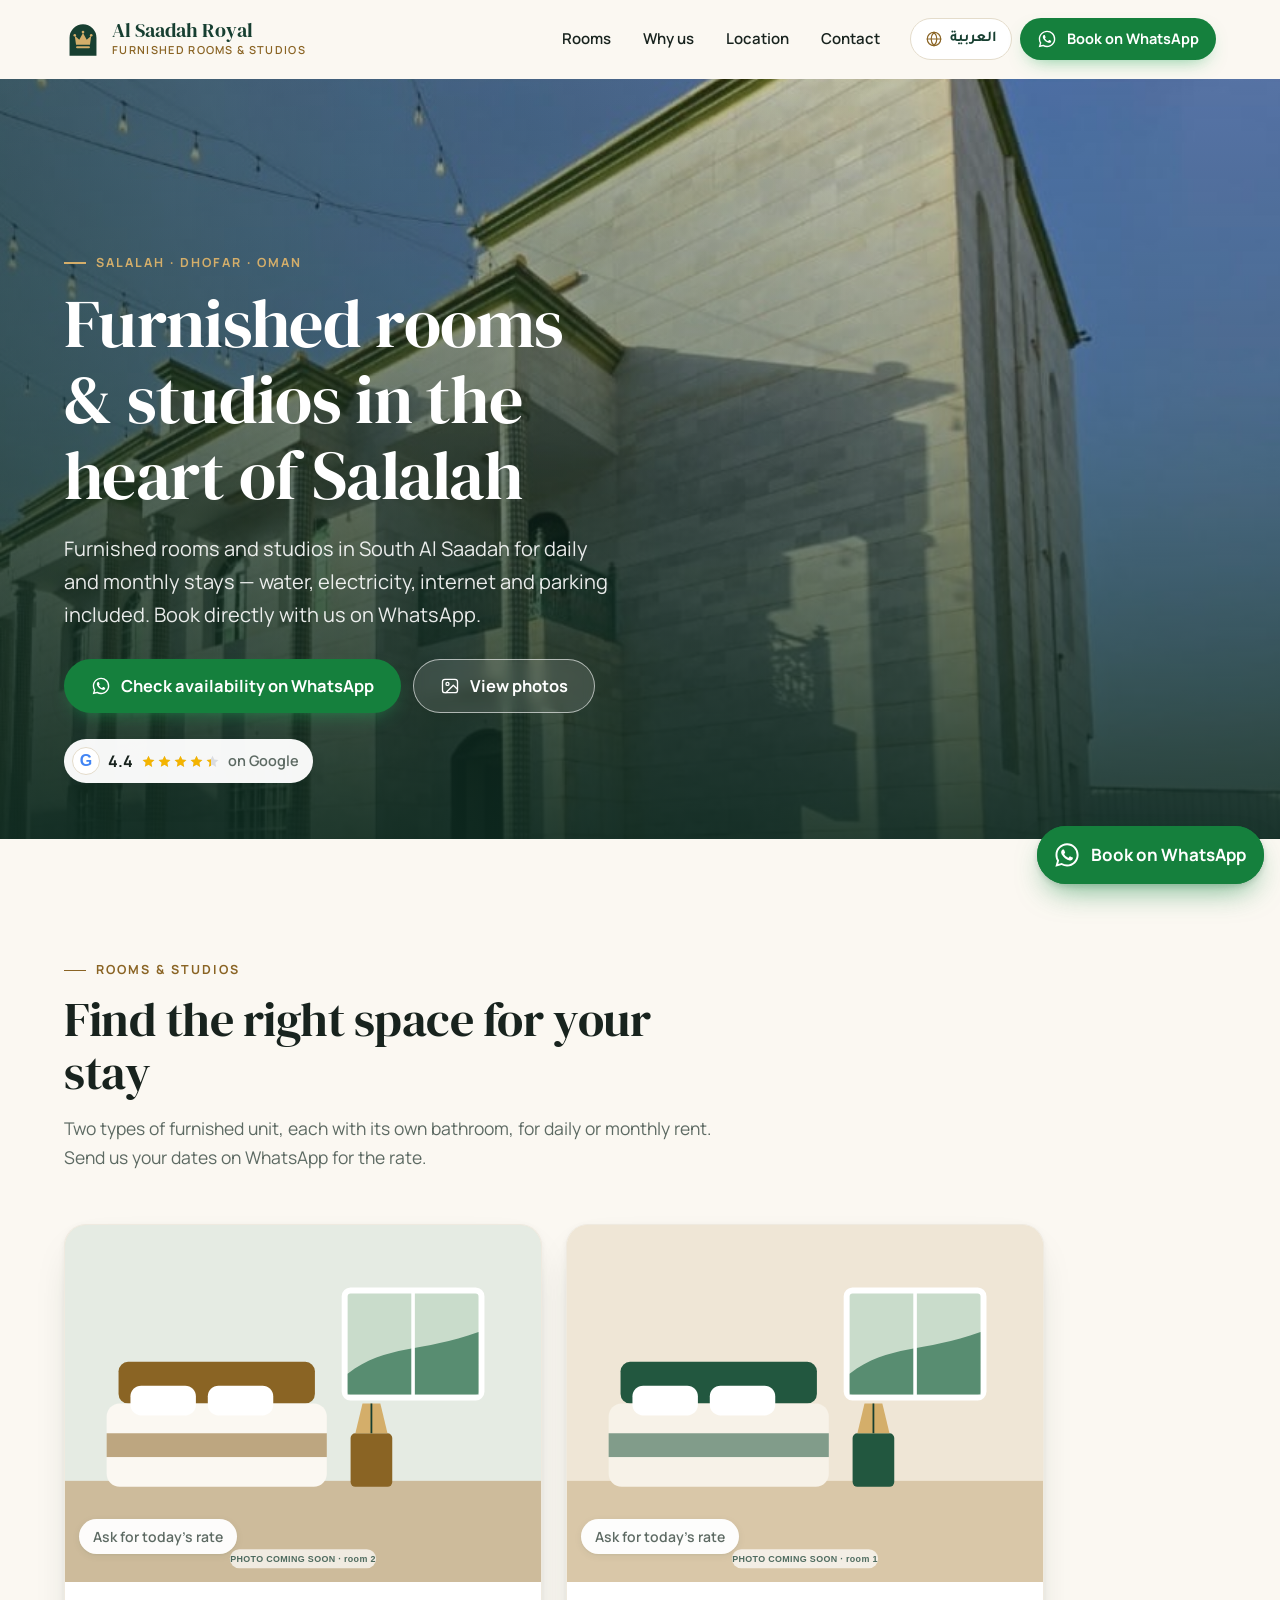
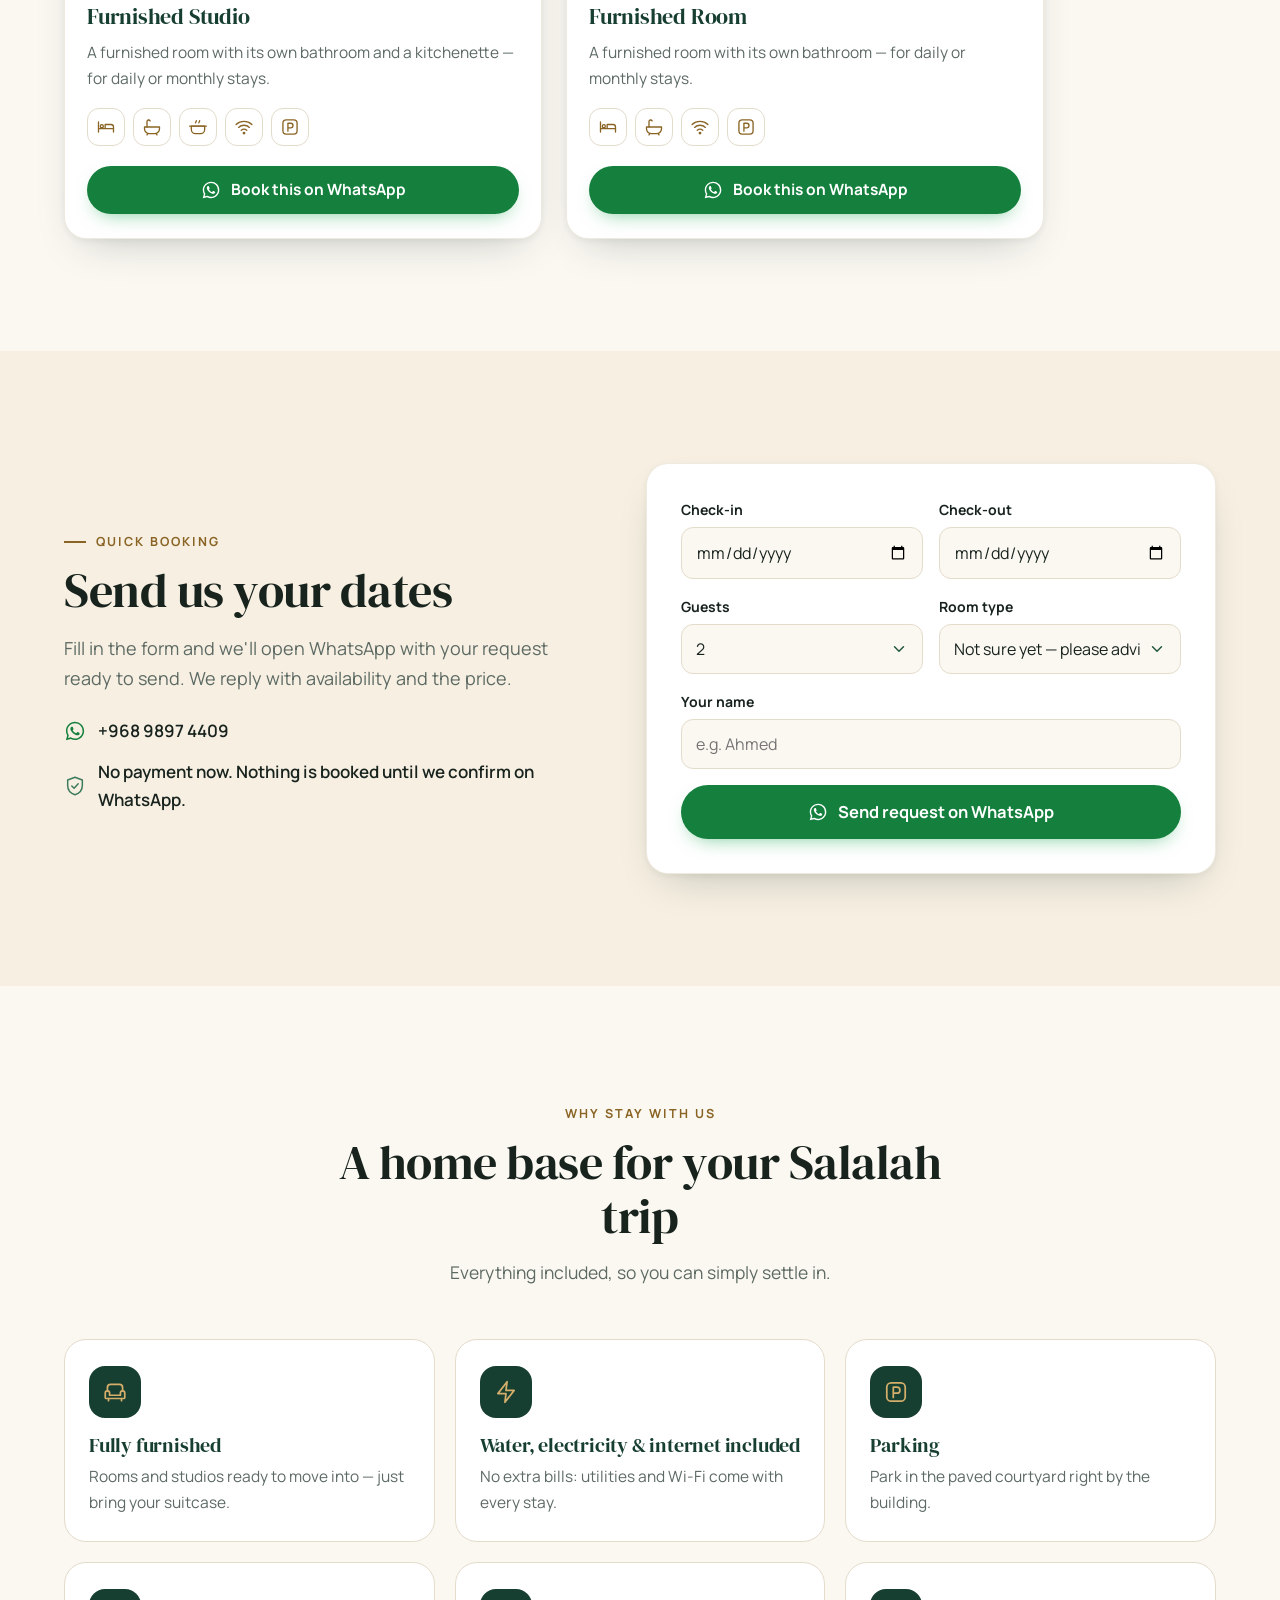
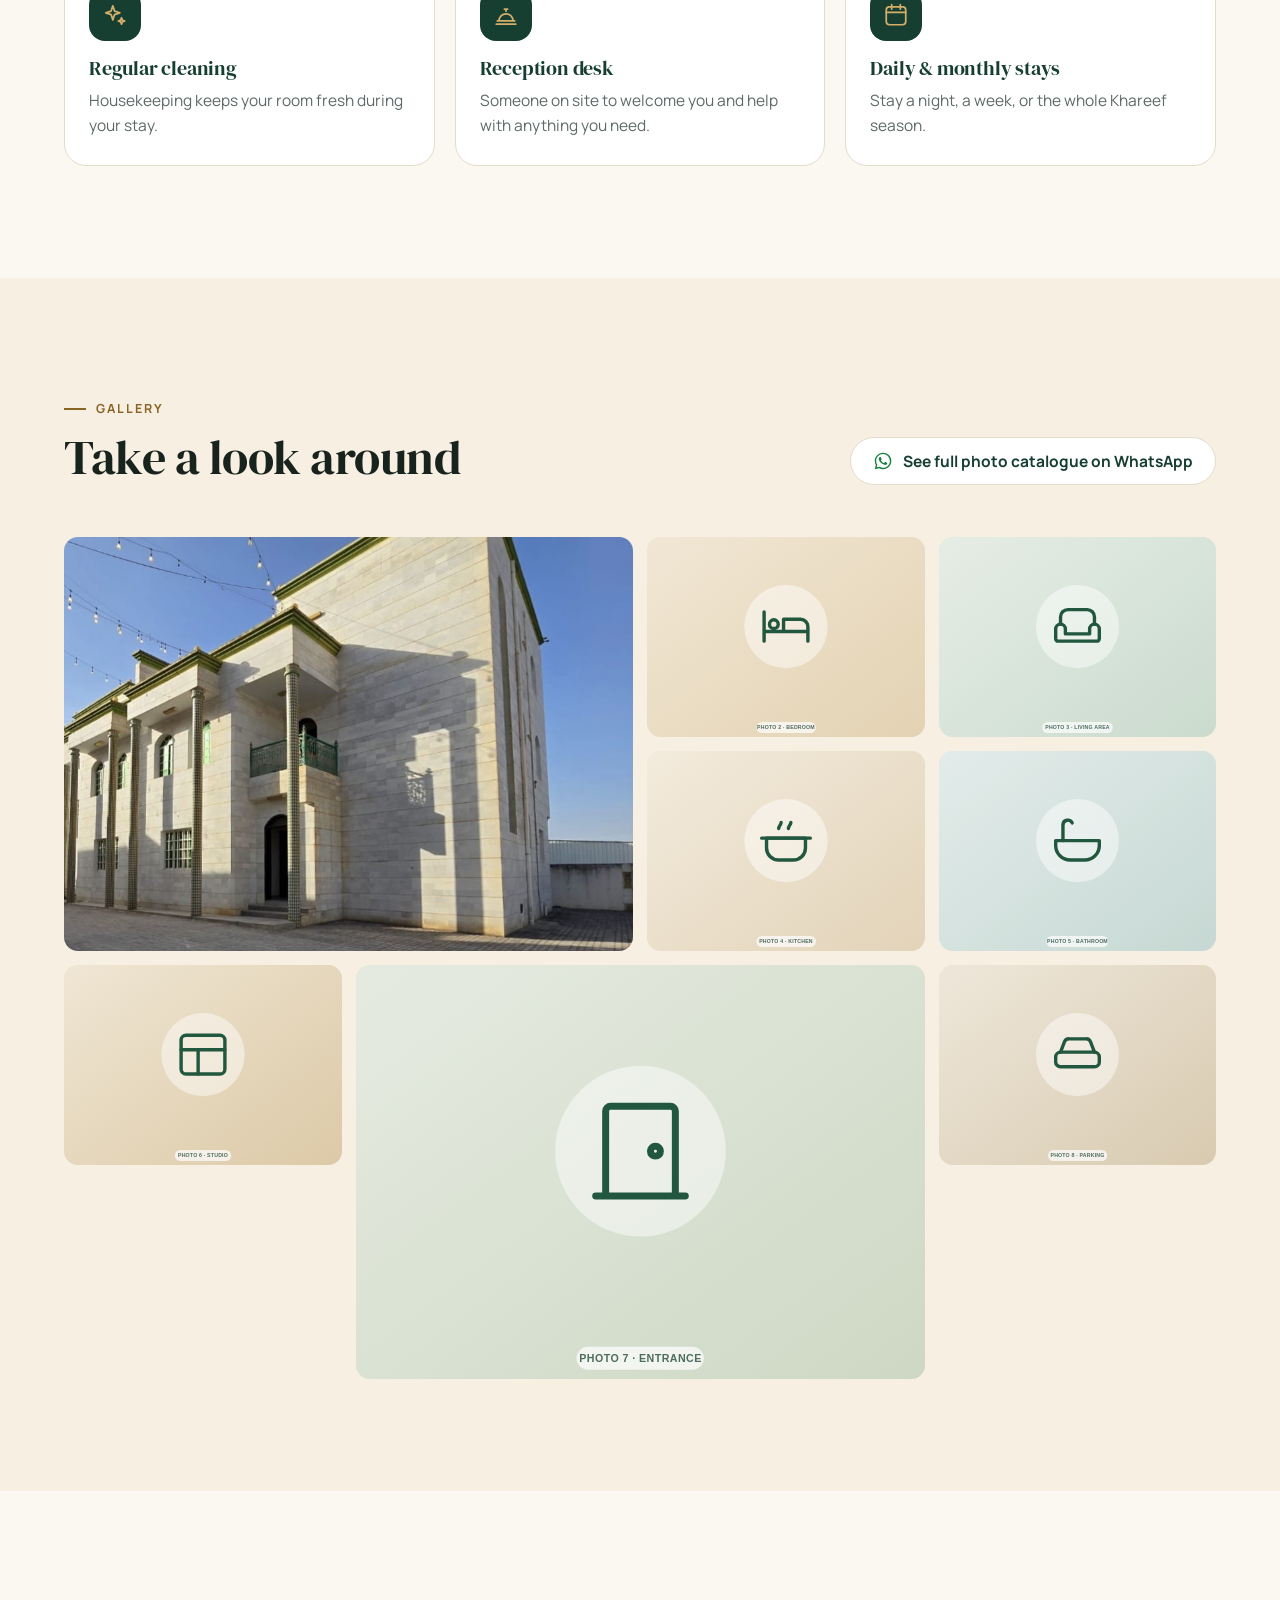
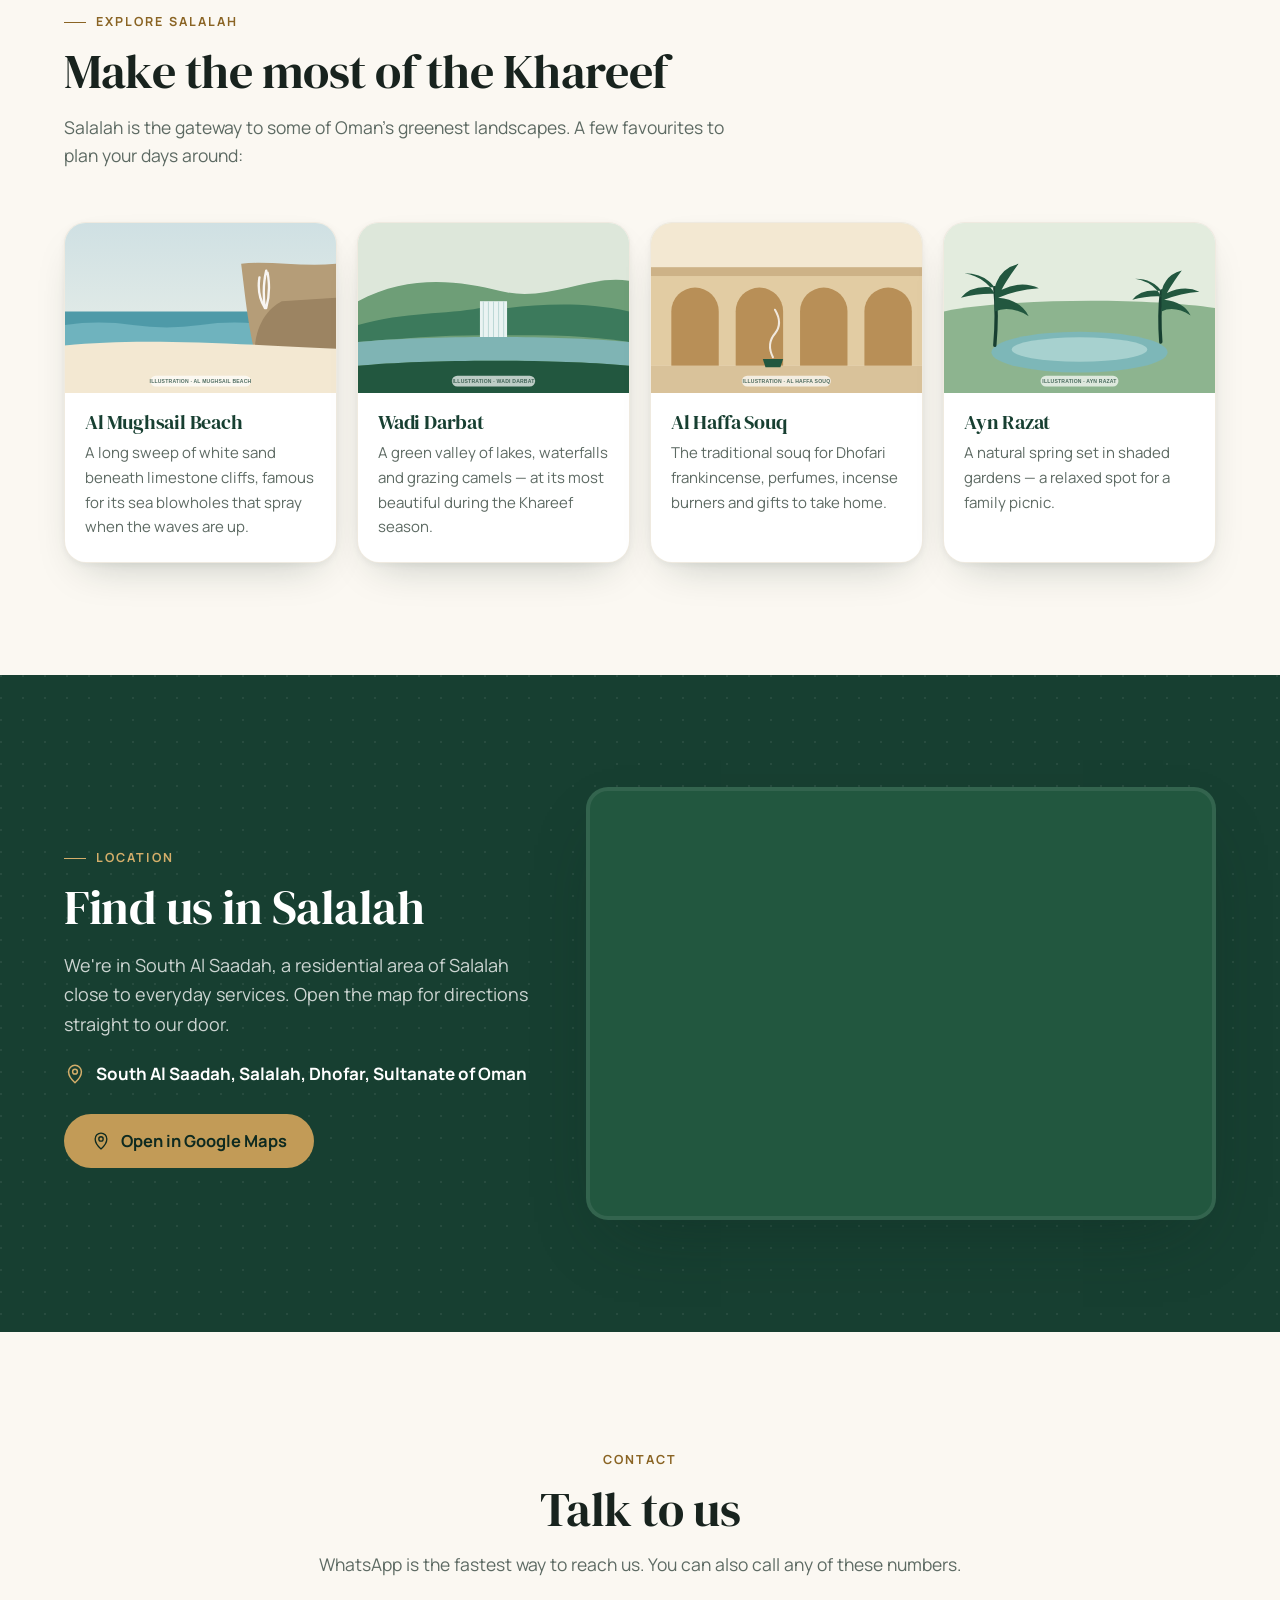
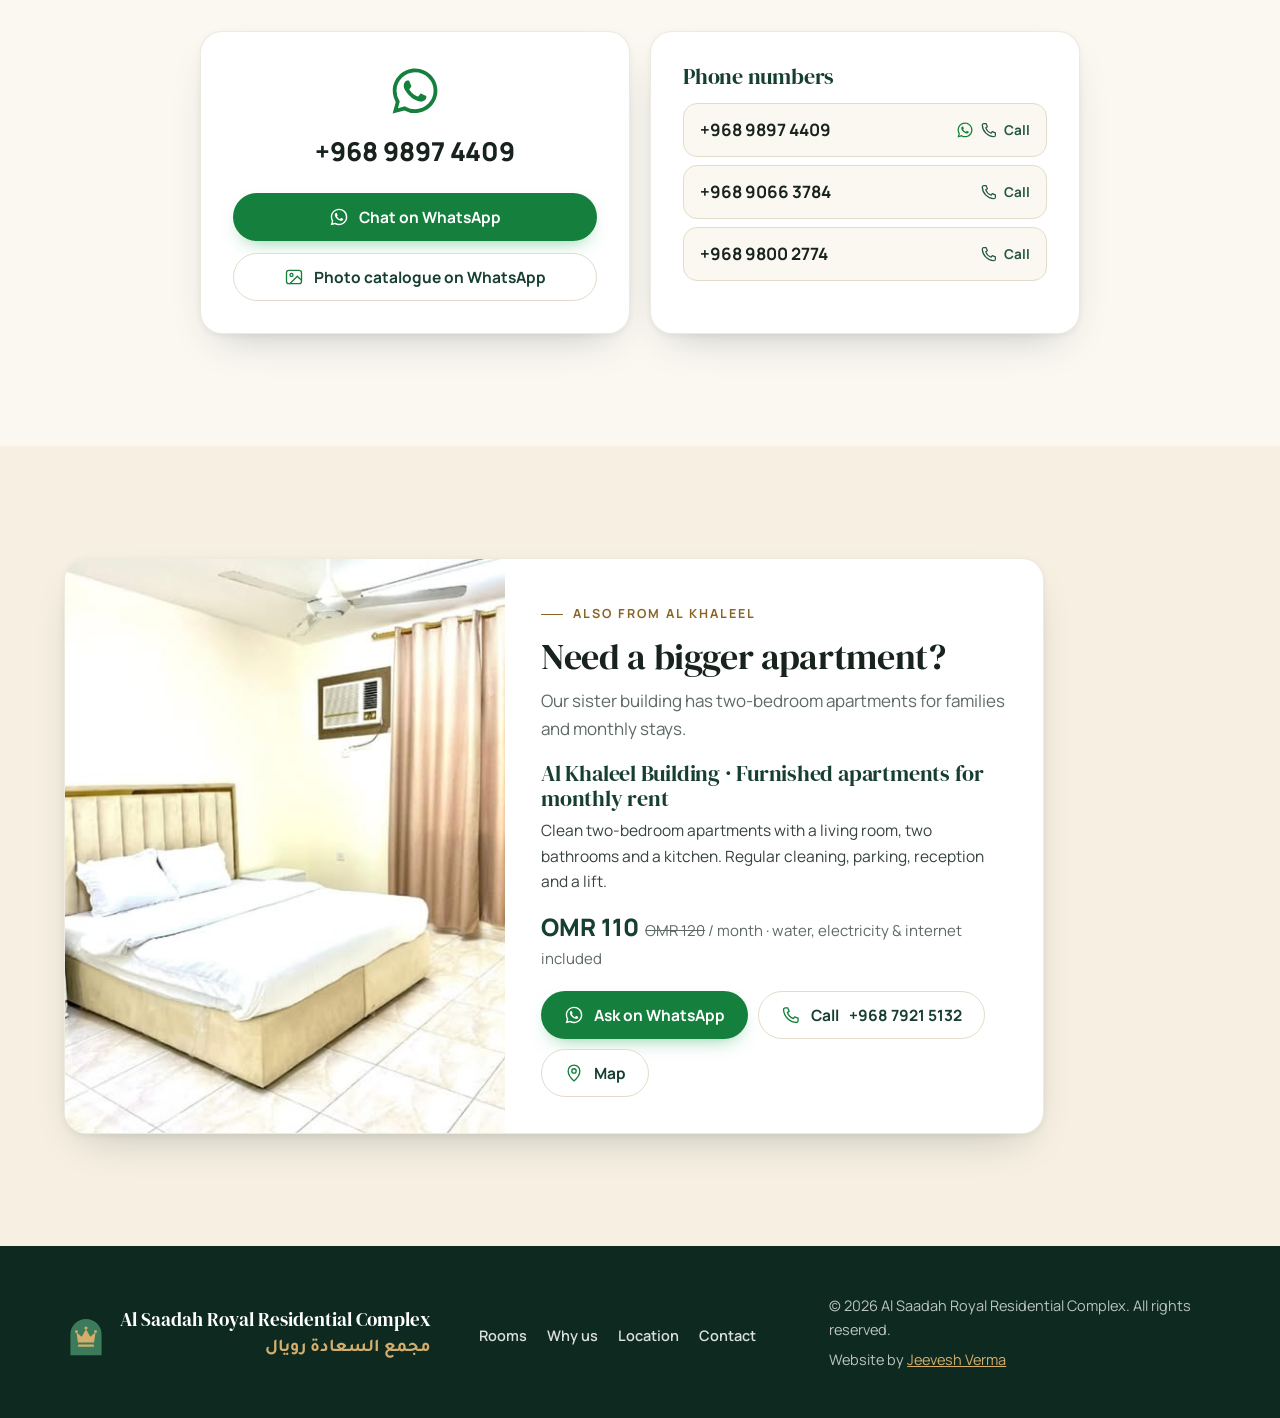
==== commit 60f0d910: "Real details from the owner's WhatsApp catalogue and Google Maps Unit types, included services, corr" ====
--- a/index.html
+++ b/index.html
@@ -49,7 +49,7 @@
 <link rel="preconnect" href="https://fonts.gstatic.com" crossorigin>
 <link rel="preload" as="style" href="https://fonts.googleapis.com/css2?family=DM+Serif+Display&amp;family=Manrope:wght@400;500;600;700&amp;family=Tajawal:wght@400;500;700;800&amp;display=swap" onload="this.onload=null;this.rel='stylesheet'">
 <noscript><link rel="stylesheet" href="https://fonts.googleapis.com/css2?family=DM+Serif+Display&amp;family=Manrope:wght@400;500;600;700&amp;family=Tajawal:wght@400;500;700;800&amp;display=swap"></noscript>
-<link rel="preload" as="image" href="assets/img/placeholders/hero.svg" fetchpriority="high">
+<link rel="preload" as="image" href="assets/img/photos/building.jpg" fetchpriority="high">
 <link rel="stylesheet" href="assets/css/style.css">
 <script src="site-config.js" defer></script>
 <script src="assets/js/main.js" defer></script>
@@ -84,6 +84,9 @@
   <symbol id="i-menu" viewBox="0 0 24 24"><path fill="none" stroke="currentColor" stroke-width="2" stroke-linecap="round" d="M4 7h16M4 12h16M4 17h16"/></symbol>
   <symbol id="i-external" viewBox="0 0 24 24"><path fill="none" stroke="currentColor" stroke-width="1.8" stroke-linecap="round" stroke-linejoin="round" d="M14 4h6v6M20 4l-9 9M18 14v4a2 2 0 0 1-2 2H6a2 2 0 0 1-2-2V8a2 2 0 0 1 2-2h4"/></symbol>
   <symbol id="i-globe" viewBox="0 0 24 24"><g fill="none" stroke="currentColor" stroke-width="1.6" stroke-linecap="round"><circle cx="12" cy="12" r="9"/><path d="M3 12h18M12 3c2.5 2.6 3.8 5.6 3.8 9s-1.3 6.4-3.8 9c-2.5-2.6-3.8-5.6-3.8-9S9.5 5.6 12 3z"/></g></symbol>
+  <symbol id="i-bolt" viewBox="0 0 24 24"><path fill="none" stroke="currentColor" stroke-width="1.6" stroke-linecap="round" stroke-linejoin="round" d="M13 2.5 4.5 13.5H12l-1 8 8.5-11H12z"/></symbol>
+  <symbol id="i-sparkle" viewBox="0 0 24 24"><g fill="none" stroke="currentColor" stroke-width="1.6" stroke-linecap="round" stroke-linejoin="round"><path d="M10 3.5 11.6 8.4 16.5 10l-4.9 1.6L10 16.5l-1.6-4.9L3.5 10l4.9-1.6z"/><path d="M18 14.5l.8 2.2 2.2.8-2.2.8-.8 2.2-.8-2.2-2.2-.8 2.2-.8z"/></g></symbol>
+  <symbol id="i-bell" viewBox="0 0 24 24"><g fill="none" stroke="currentColor" stroke-width="1.6" stroke-linecap="round" stroke-linejoin="round"><path d="M4 17.5h16M5.5 17.5a6.5 6.5 0 0 1 13 0"/><path d="M12 8.5V6.5M10.5 6.5h3M3 20.5h18"/></g></symbol>
   <symbol id="i-logo" viewBox="0 0 48 48"><path fill="currentColor" d="M7 45V22.5a17 17 0 0 1 34 0V45z"/><path fill="#D4AE6A" d="M15.2 31.2 13.6 20l5.7 4.8L24 16.5l4.7 8.3 5.7-4.8-1.6 11.2z"/><circle cx="13.6" cy="19.2" r="1.6" fill="#D4AE6A"/><circle cx="24" cy="15.2" r="1.7" fill="#D4AE6A"/><circle cx="34.4" cy="19.2" r="1.6" fill="#D4AE6A"/><rect x="15.2" y="33.2" width="17.6" height="2.6" rx="1.3" fill="#D4AE6A"/></symbol>
 </svg>
 
@@ -131,12 +134,12 @@
   <!-- 2. Hero -->
   <section class="hero" aria-labelledby="hero-title">
     <div class="hero-media">
-      <img id="hero-img" src="assets/img/placeholders/hero.svg" alt="Green Khareef hills around Salalah (placeholder — replace with a photo of the building)" width="1600" height="1000" fetchpriority="high" decoding="async">
+      <img id="hero-img" src="assets/img/photos/building.jpg" alt="Al Saadah Royal Residential Complex — the white stone building with green trim in South Al Saadah, Salalah" width="845" height="999" fetchpriority="high" decoding="async">
     </div>
     <div class="container hero-content">
       <p class="eyebrow eyebrow-light" data-i18n="hero.eyebrow">Salalah · Dhofar · Oman</p>
       <h1 id="hero-title" data-i18n="hero.title">Furnished rooms &amp; studios in the heart of Salalah</h1>
-      <p class="hero-lead" data-i18n="hero.lead">Comfortable, fully furnished stays for families and long-stay guests — book directly with us on WhatsApp.</p>
+      <p class="hero-lead" data-i18n="hero.lead">Furnished rooms and studios in South Al Saadah for daily and monthly stays — water, electricity, internet and parking included. Book directly with us on WhatsApp.</p>
       <div class="hero-ctas">
         <a class="btn btn-wa btn-lg" href="https://wa.me/96898974409" target="_blank" rel="noopener" data-wa="general">
           <svg aria-hidden="true"><use href="#i-whatsapp"/></svg><span data-i18n="hero.cta1">Check availability on WhatsApp</span>
@@ -265,13 +268,13 @@
         <p class="eyebrow eyebrow-light" data-i18n="location.eyebrow">Location</p>
         <h2 id="location-title" data-i18n="location.title">Find us in Salalah</h2>
         <p class="lead" data-i18n="location.lead">We're in Salalah, Dhofar Governorate. Open the map for directions straight to our door.</p>
-        <p class="address"><svg aria-hidden="true"><use href="#i-pin"/></svg><span data-biz="address">Salalah, Dhofar, Sultanate of Oman</span></p>
+        <p class="address"><svg aria-hidden="true"><use href="#i-pin"/></svg><span data-biz="address">South Al Saadah, Salalah, Dhofar, Sultanate of Oman</span></p>
         <a class="btn btn-gold btn-lg" href="https://maps.app.goo.gl/iqsjKzkh4NESFzcK8" target="_blank" rel="noopener" data-biz-href="mapsUrl">
           <svg aria-hidden="true"><use href="#i-pin"/></svg><span data-i18n="location.open">Open in Google Maps</span>
         </a>
       </div>
       <div class="map-frame">
-        <iframe id="map-iframe" title="Map showing Al Saadah Royal Residential Complex in Salalah" data-i18n-attr="title:location.mapTitle" src="https://www.google.com/maps?q=Al%20Saadah%20Royal%20Residential%20Complex%20Salalah&amp;hl=en&amp;output=embed" loading="lazy" referrerpolicy="no-referrer-when-downgrade" allowfullscreen></iframe>
+        <iframe id="map-iframe" title="Map showing Al Saadah Royal Residential Complex in Salalah" data-i18n-attr="title:location.mapTitle" src="https://maps.google.com/maps?q=17.0587823,54.1563167&amp;z=16&amp;hl=en&amp;output=embed" loading="lazy" referrerpolicy="no-referrer-when-downgrade" allowfullscreen></iframe>
       </div>
     </div>
   </section>
@@ -299,11 +302,32 @@
           <h3 data-i18n="contact.phones">Phone numbers</h3>
           <ul class="phone-list" id="phone-list">
             <li><a href="tel:+96898974409" dir="ltr">+968&nbsp;9897&nbsp;4409</a></li>
-            <li><a href="tel:+96879215132" dir="ltr">+968&nbsp;7921&nbsp;5132</a></li>
+            <li><a href="tel:+96890663784" dir="ltr">+968&nbsp;9066&nbsp;3784</a></li>
             <li><a href="tel:+96898002774" dir="ltr">+968&nbsp;9800&nbsp;2774</a></li>
-            <li><a href="tel:+96890663784" dir="ltr">+968&nbsp;9066&nbsp;3784</a></li>
           </ul>
           <dl class="times" id="times"></dl>
+        </div>
+      </div>
+    </div>
+  </section>
+
+  <!-- Sister property (from site-config.js `sister`) -->
+  <section class="section section-tint" id="sister" aria-labelledby="sister-title" hidden>
+    <div class="container">
+      <div class="sister card">
+        <div class="sister-photo"><img id="sister-img" src="assets/img/photos/khaleel-1.jpg" alt="" loading="lazy" decoding="async" width="600" height="600"></div>
+        <div class="sister-body">
+          <p class="eyebrow" data-i18n="sister.eyebrow">Also from Al Khaleel</p>
+          <h2 id="sister-title" data-i18n="sister.title">Need a bigger apartment?</h2>
+          <p class="sister-lead" data-i18n="sister.lead">Our sister building has two-bedroom apartments for families and monthly stays.</p>
+          <h3 id="sister-name">Al Khaleel Building</h3>
+          <p class="sister-desc" id="sister-desc"></p>
+          <p class="sister-price" id="sister-price"></p>
+          <div class="sister-actions">
+            <a class="btn btn-wa" id="sister-wa" href="https://wa.me/96898974409" target="_blank" rel="noopener"><svg aria-hidden="true"><use href="#i-whatsapp"/></svg><span data-i18n="sister.wa">Ask on WhatsApp</span></a>
+            <a class="btn btn-outline" id="sister-call" href="tel:+96879215132"><svg aria-hidden="true"><use href="#i-phone"/></svg><span data-i18n="sister.call">Call</span> <span class="num" dir="ltr" id="sister-phone">+968&nbsp;7921&nbsp;5132</span></a>
+            <a class="btn btn-outline" id="sister-map" href="https://maps.app.goo.gl/Qksn8izPsFQ8hQYR7" target="_blank" rel="noopener"><svg aria-hidden="true"><use href="#i-pin"/></svg><span data-i18n="sister.map">Map</span></a>
+          </div>
         </div>
       </div>
     </div>
--- a/assets/css/style.css
+++ b/assets/css/style.css
@@ -195,7 +195,7 @@
 /* ---------- hero ---------- */
 .hero { position: relative; isolation: isolate; color: #fff; min-height: min(92svh, 760px); display: flex; align-items: flex-end; overflow: hidden; }
 .hero-media { position: absolute; inset: 0; z-index: -1; background: var(--green-900); }
-.hero-media img { width: 100%; height: 100%; object-fit: cover; }
+.hero-media img { width: 100%; height: 100%; object-fit: cover; object-position: 60% 35%; }
 .hero-media::after {
   content: ""; position: absolute; inset: 0;
   background:
@@ -235,7 +235,7 @@
 .rating-label { color: var(--muted); font-weight: 600; }
 
 /* ---------- rooms ---------- */
-.rooms-grid { display: grid; gap: 24px; grid-template-columns: repeat(auto-fill, minmax(min(100%, 320px), 1fr)); }
+.rooms-grid { display: grid; gap: 24px; grid-template-columns: repeat(auto-fit, minmax(min(100%, 320px), 1fr)); max-width: 980px; }
 .room-card { display: flex; flex-direction: column; overflow: hidden; }
 .room-photo { position: relative; aspect-ratio: 4 / 3; background: var(--sand-200); }
 .room-photo img { width: 100%; height: 100%; object-fit: cover; }
@@ -385,6 +385,22 @@
 .times dt svg { width: 18px; height: 18px; color: var(--green-500); }
 .times dd { margin: 0; color: var(--muted); }
 
+/* ---------- sister property ---------- */
+.sister { display: grid; overflow: hidden; max-width: 980px; }
+@media (min-width: 760px) { .sister { grid-template-columns: 0.9fr 1.1fr; } }
+.sister-photo { background: var(--sand-200); min-height: 260px; }
+.sister-photo img { width: 100%; height: 100%; object-fit: cover; }
+.sister-body { padding: clamp(22px, 4vw, 36px); }
+.sister-body h2 { font-size: clamp(26px, 3.4vw, 36px); }
+.sister-lead { color: var(--muted); margin: 10px 0 18px; }
+.sister-body h3 { color: var(--green-900); }
+.sister-desc { margin: 8px 0 12px; color: var(--body); font-size: 15.5px; }
+.sister-price { margin: 0 0 20px; color: var(--muted); font-size: 15px; }
+.sister-price strong { font-size: 24px; color: var(--green-900); font-weight: 800; }
+.sister-price s { margin-inline-start: 6px; color: var(--muted); }
+.sister-actions { display: flex; flex-wrap: wrap; gap: 10px; }
+.sister-actions .num { direction: ltr; unicode-bidi: isolate; }
+
 /* ---------- footer ---------- */
 .site-footer { background: var(--green-950); color: rgba(255, 255, 255, .72); padding: 48px 0 calc(96px + env(safe-area-inset-bottom)); font-size: 14.5px; }
 @media (min-width: 960px) { .site-footer { padding-bottom: 40px; } }
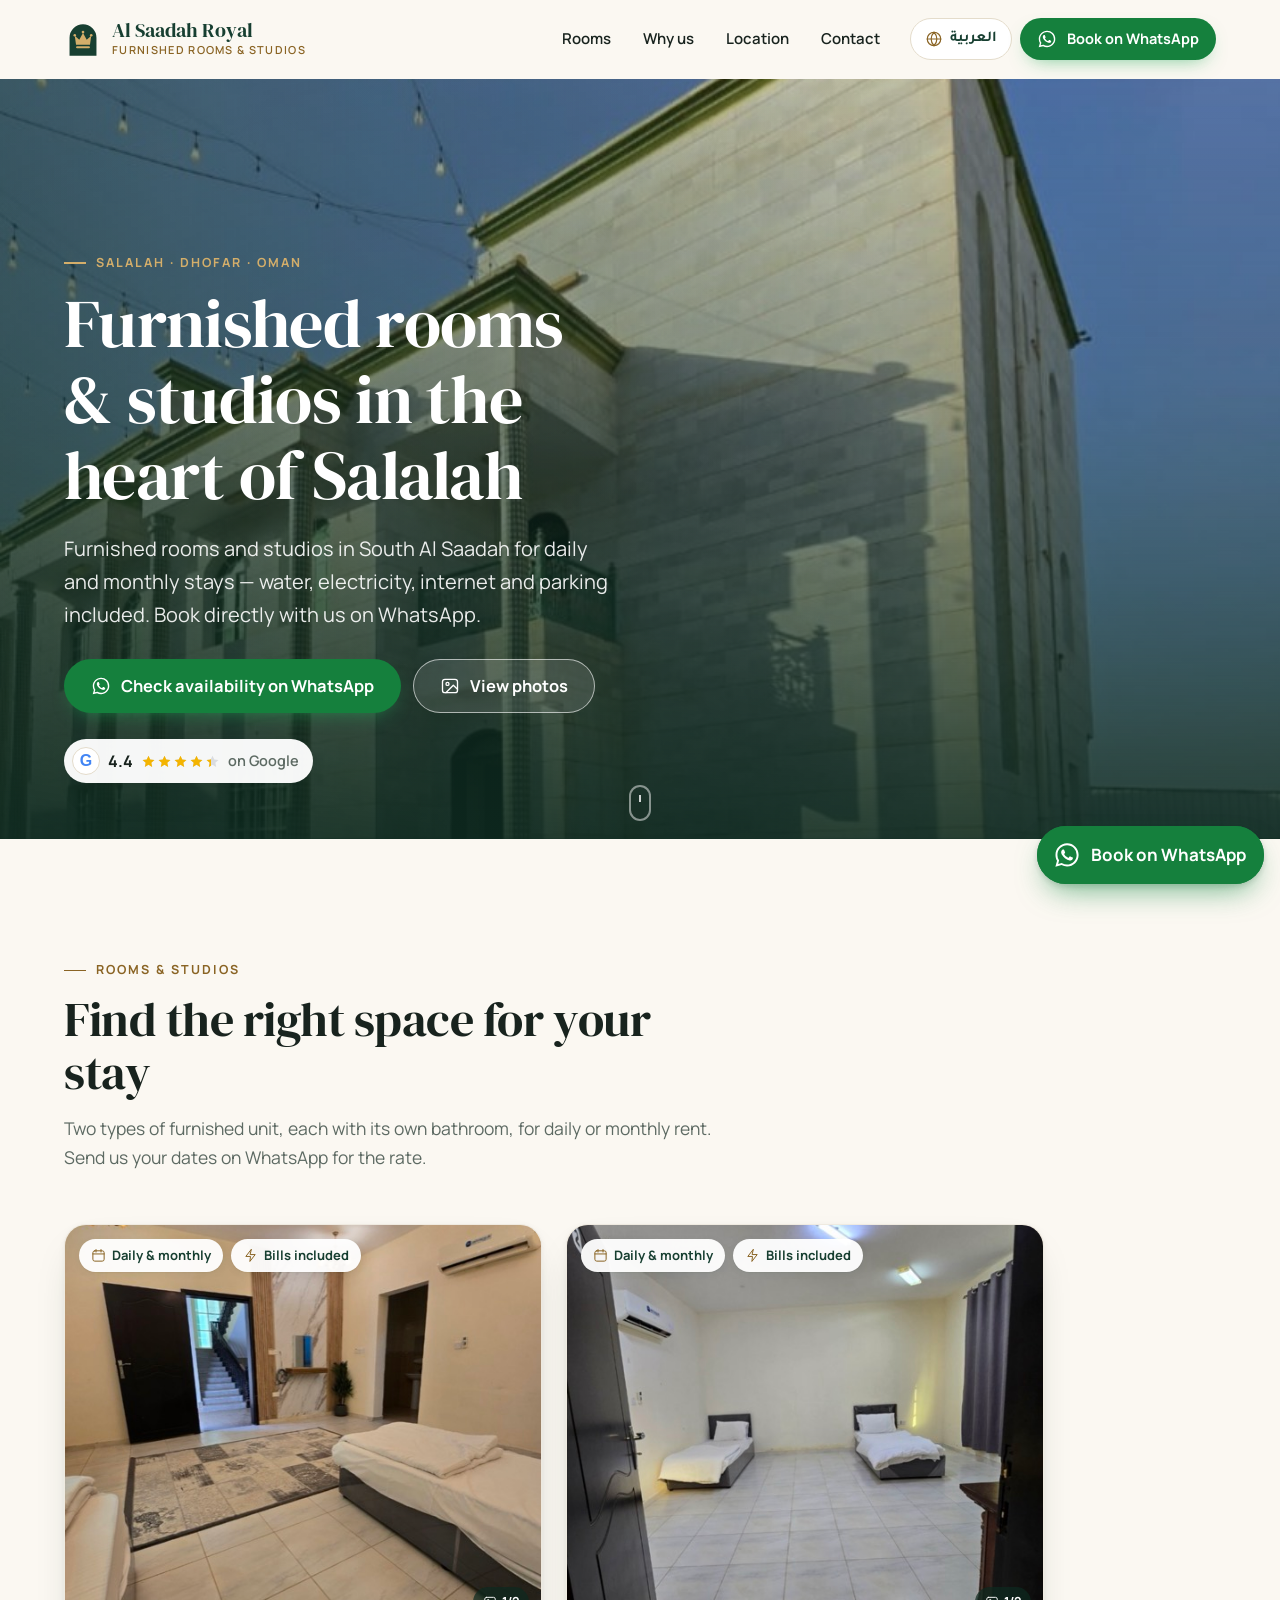
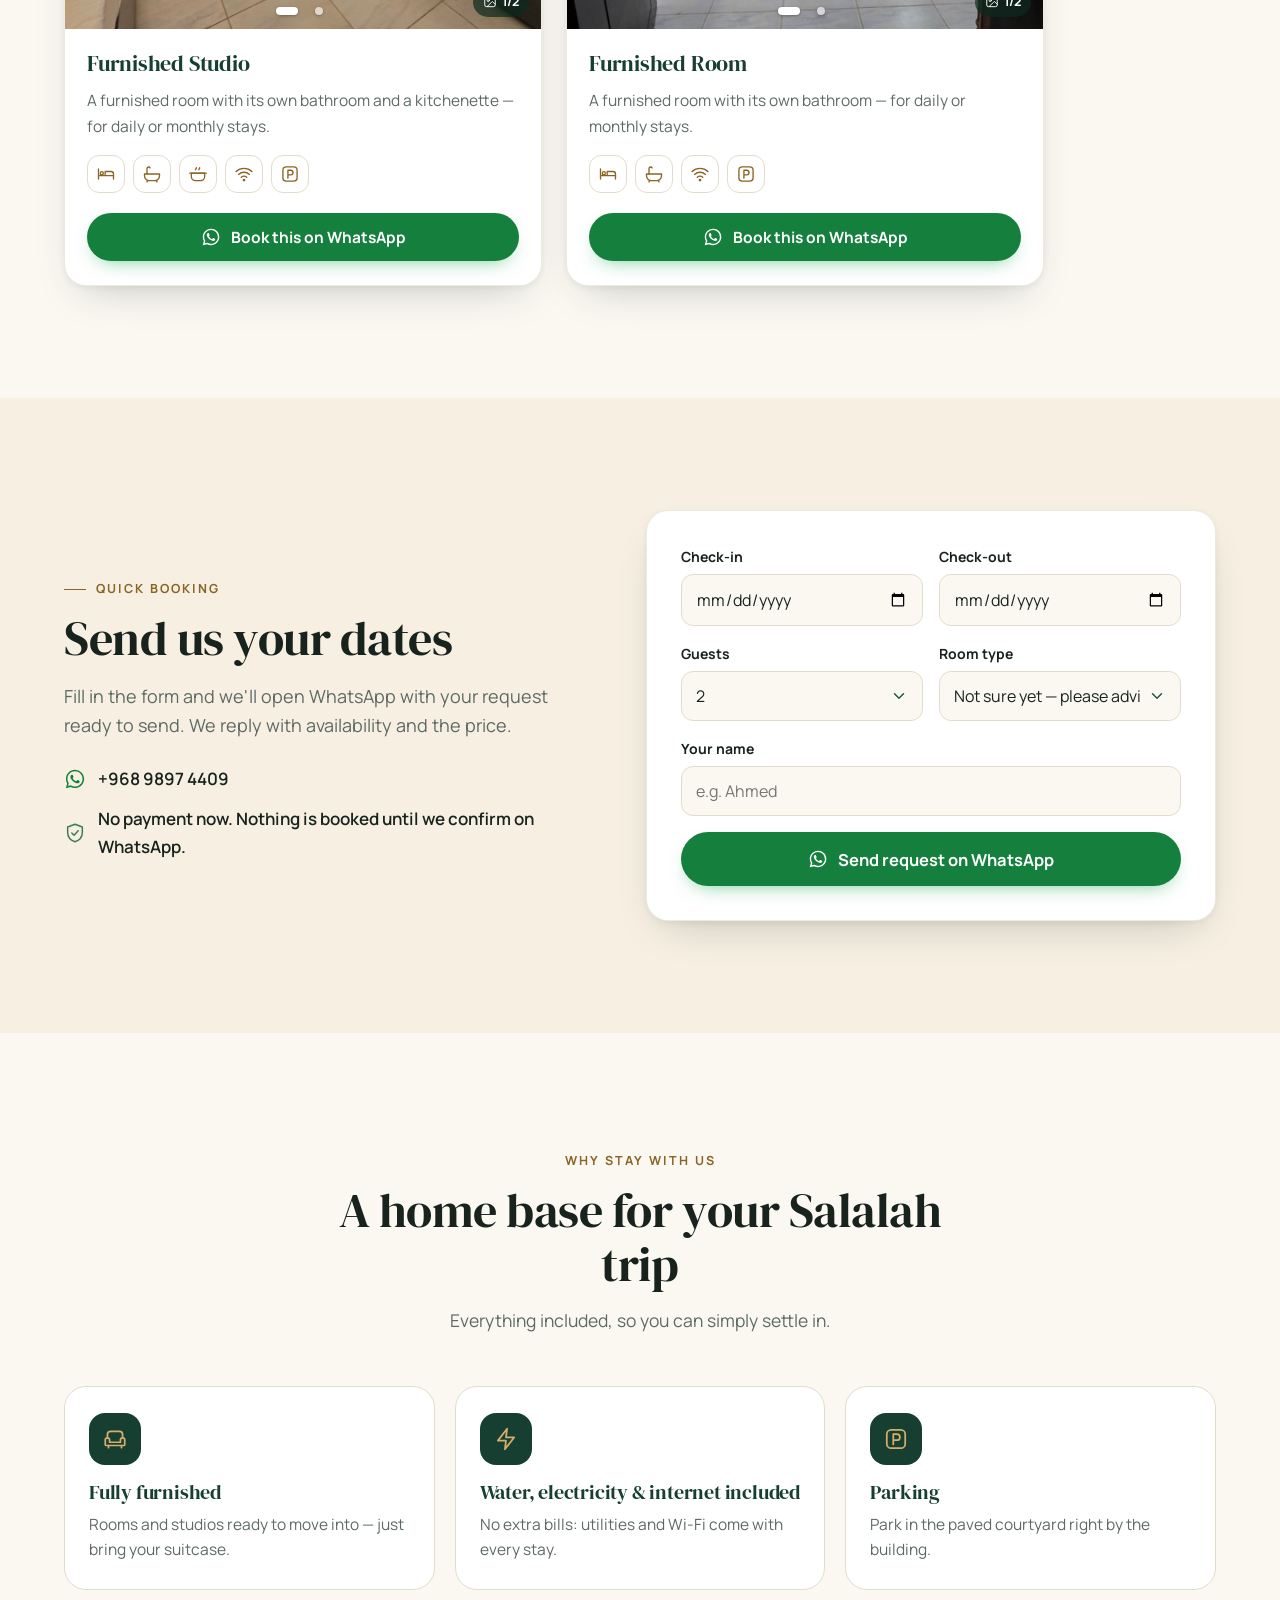
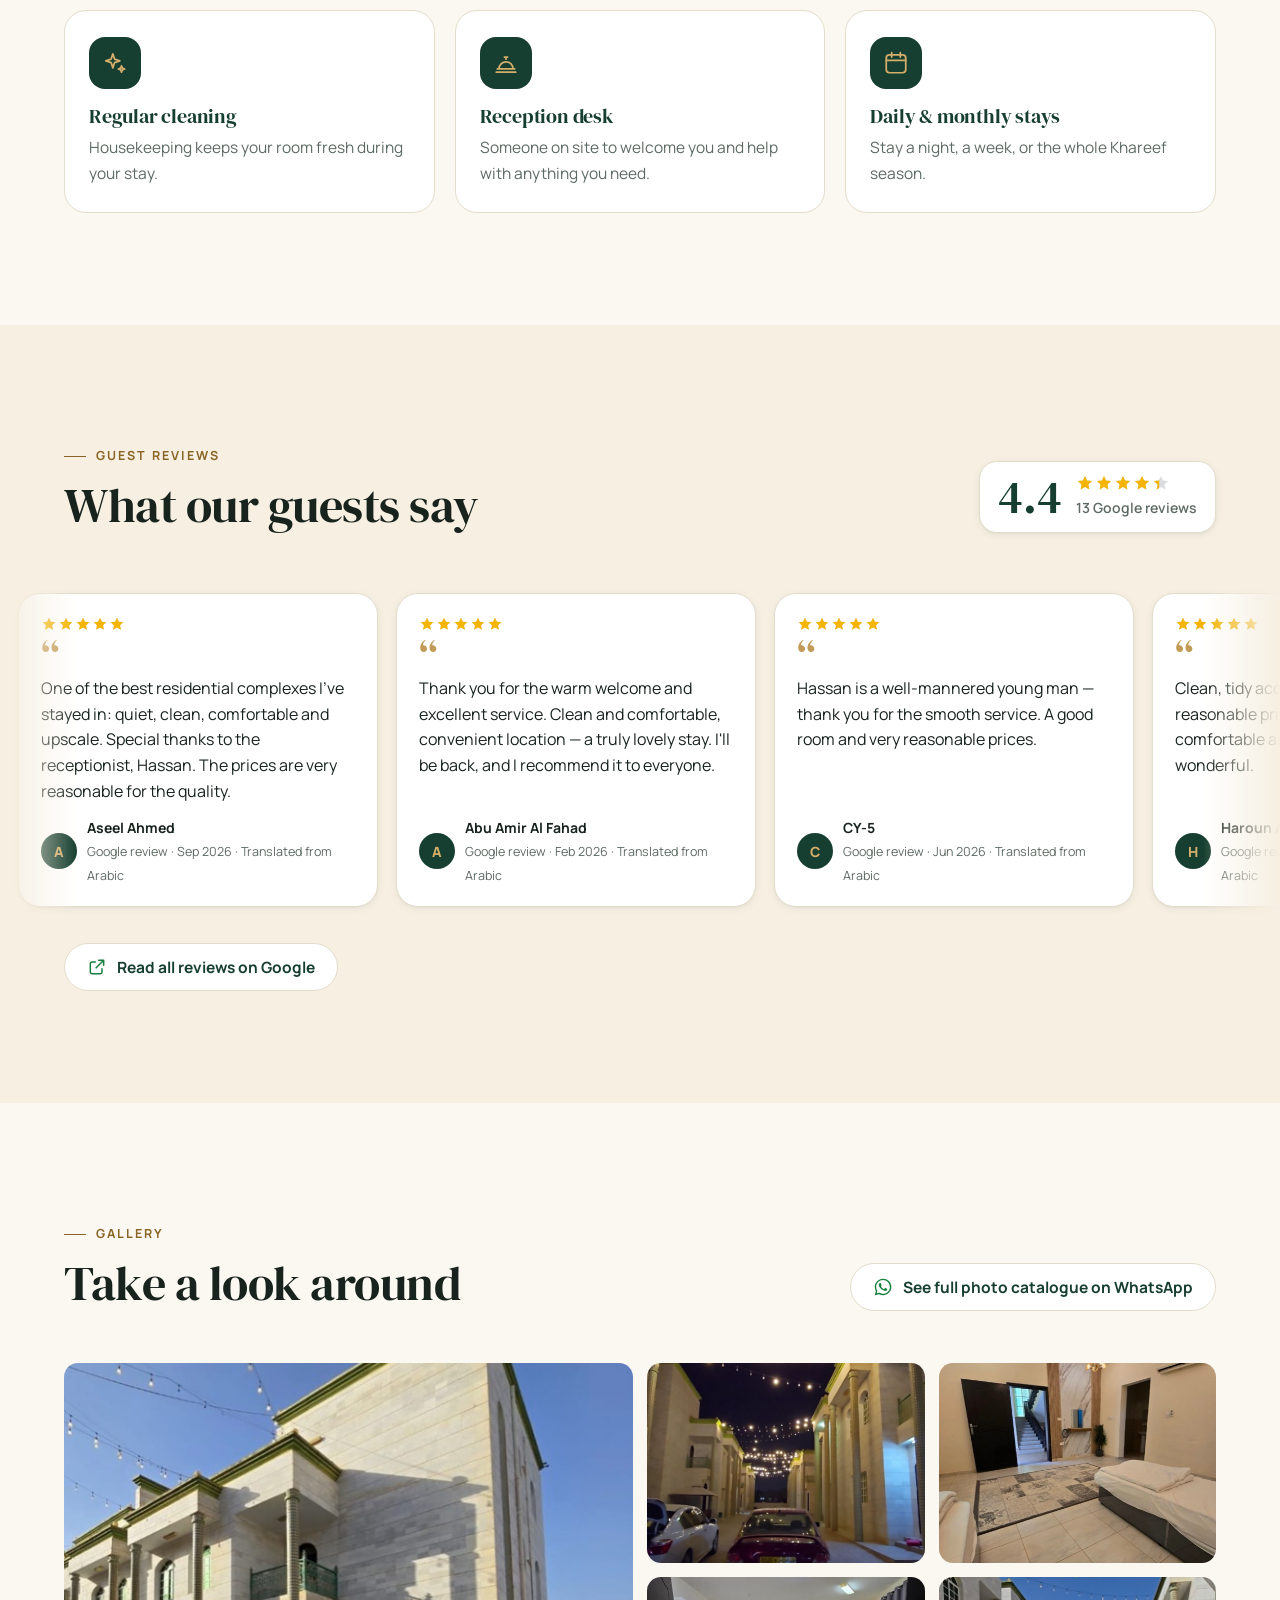
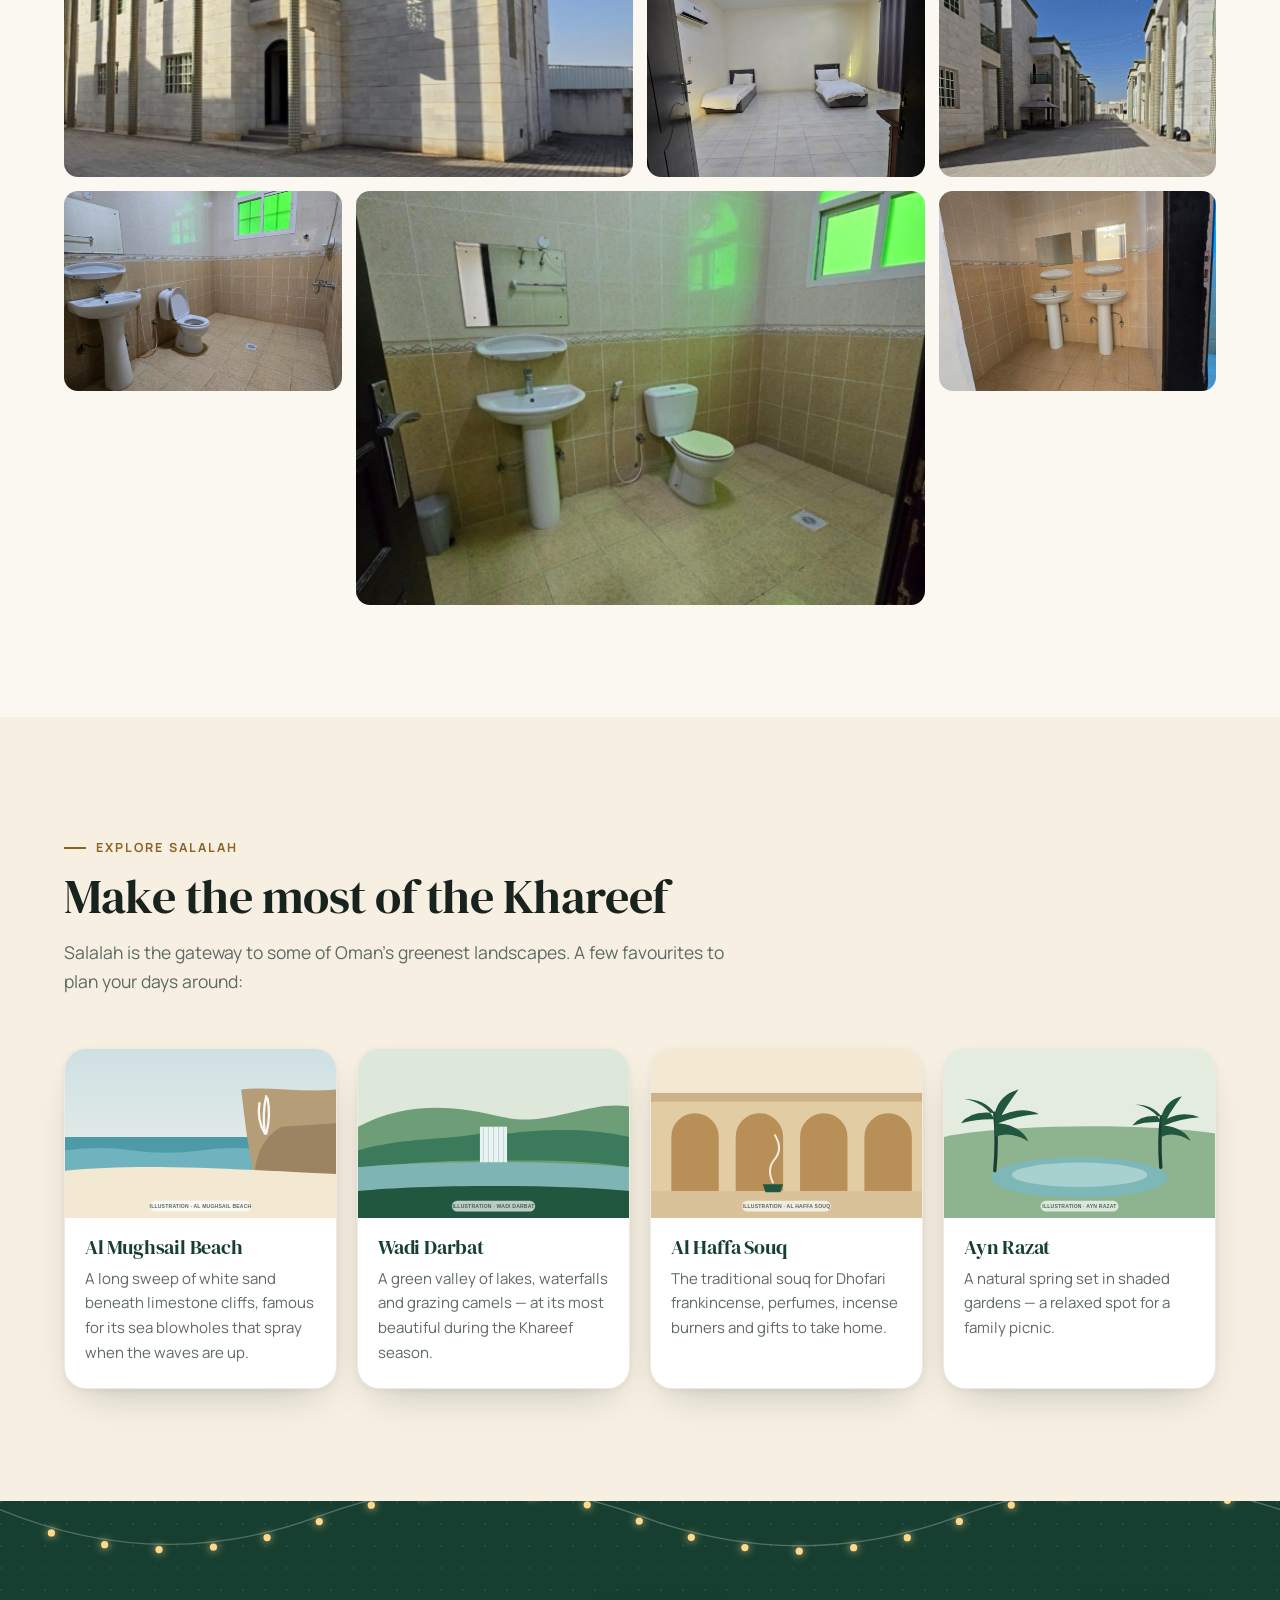
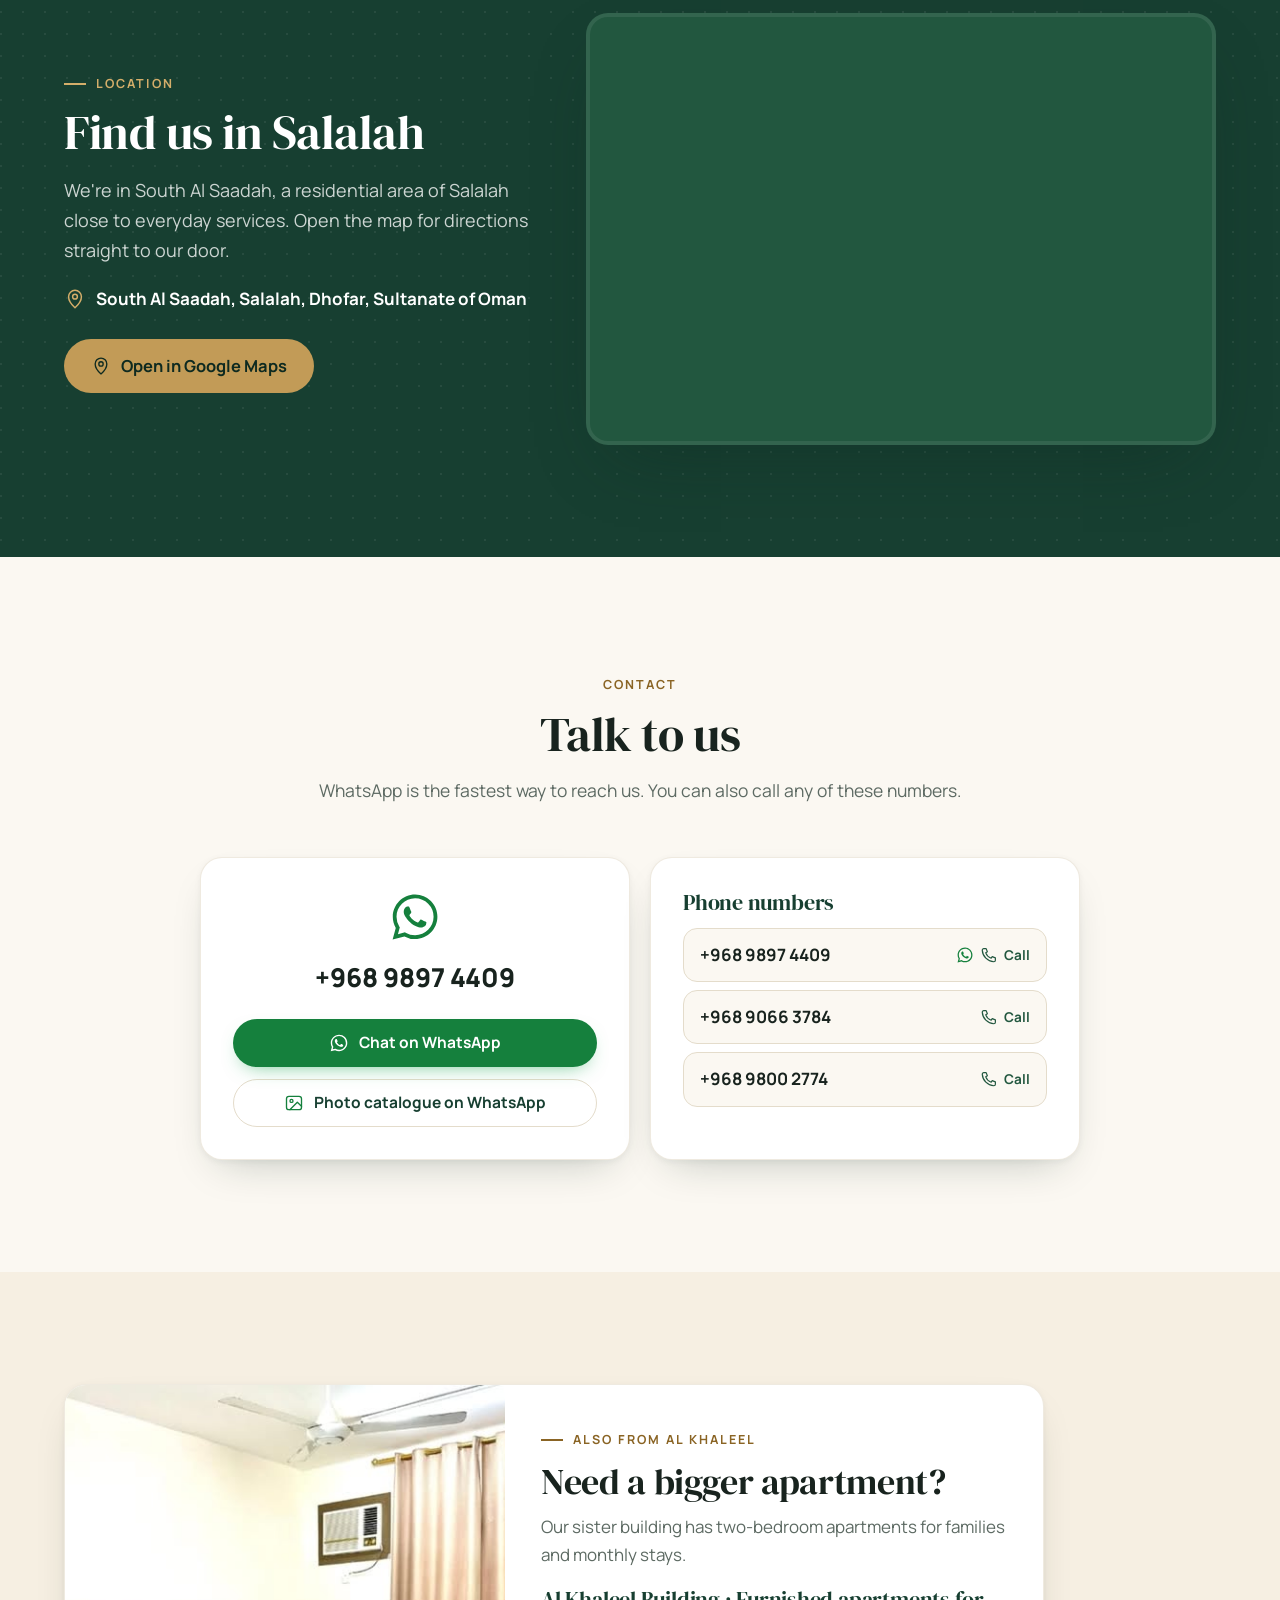
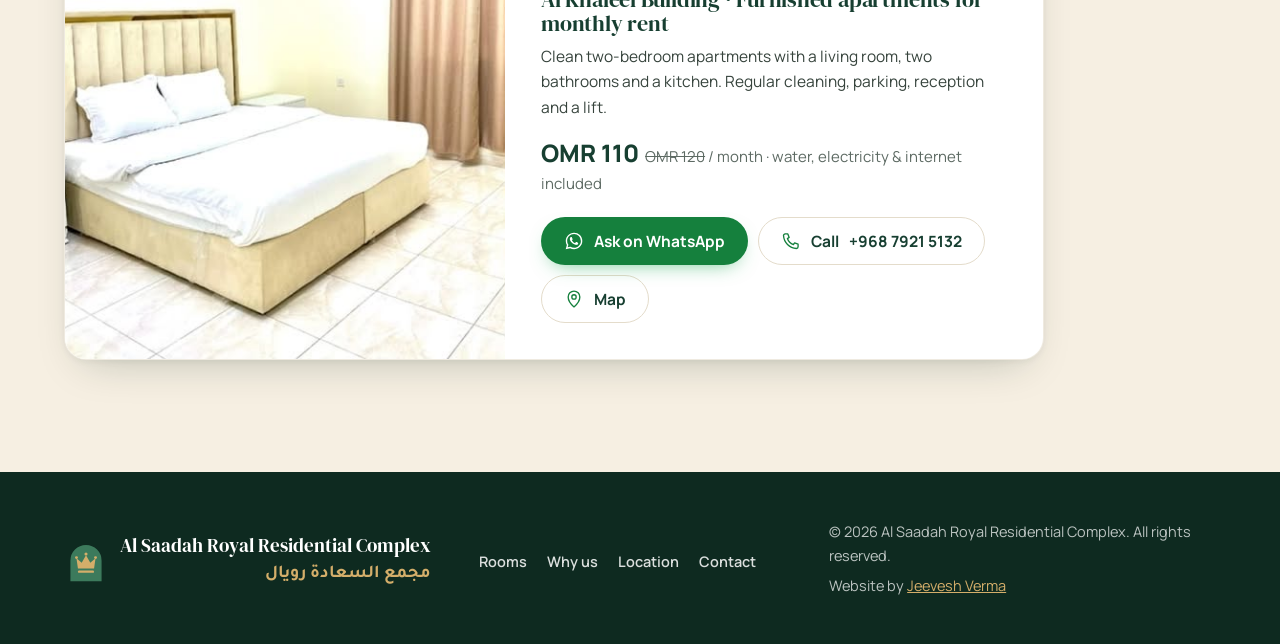
==== commit b1f7546b: "Owner's photos, Google reviews, motion, room photo strips - Real photos (building, night courtyard, " ====
--- a/index.html
+++ b/index.html
@@ -49,7 +49,7 @@
 <link rel="preconnect" href="https://fonts.gstatic.com" crossorigin>
 <link rel="preload" as="style" href="https://fonts.googleapis.com/css2?family=DM+Serif+Display&amp;family=Manrope:wght@400;500;600;700&amp;family=Tajawal:wght@400;500;700;800&amp;display=swap" onload="this.onload=null;this.rel='stylesheet'">
 <noscript><link rel="stylesheet" href="https://fonts.googleapis.com/css2?family=DM+Serif+Display&amp;family=Manrope:wght@400;500;600;700&amp;family=Tajawal:wght@400;500;700;800&amp;display=swap"></noscript>
-<link rel="preload" as="image" href="assets/img/photos/building.jpg" fetchpriority="high">
+<link rel="preload" as="image" href="assets/img/photos/building.jpg" imagesrcset="assets/img/photos/building-sm.jpg 700w, assets/img/photos/building.jpg 845w" imagesizes="100vw" fetchpriority="high">
 <link rel="stylesheet" href="assets/css/style.css">
 <script src="site-config.js" defer></script>
 <script src="assets/js/main.js" defer></script>
@@ -133,10 +133,10 @@
 
   <!-- 2. Hero -->
   <section class="hero" aria-labelledby="hero-title">
-    <div class="hero-media">
-      <img id="hero-img" src="assets/img/photos/building.jpg" alt="Al Saadah Royal Residential Complex — the white stone building with green trim in South Al Saadah, Salalah" width="845" height="999" fetchpriority="high" decoding="async">
-    </div>
-    <div class="container hero-content">
+    <div class="hero-media" id="hero-media">
+      <img id="hero-img" class="hero-slide is-active" src="assets/img/photos/building.jpg" srcset="assets/img/photos/building-sm.jpg 700w, assets/img/photos/building.jpg 845w" sizes="100vw" alt="Al Saadah Royal Residential Complex — the white stone building with green trim in South Al Saadah, Salalah" width="845" height="999" fetchpriority="high" decoding="async">
+    </div>
+    <div class="container hero-content hero-enter">
       <p class="eyebrow eyebrow-light" data-i18n="hero.eyebrow">Salalah · Dhofar · Oman</p>
       <h1 id="hero-title" data-i18n="hero.title">Furnished rooms &amp; studios in the heart of Salalah</h1>
       <p class="hero-lead" data-i18n="hero.lead">Furnished rooms and studios in South Al Saadah for daily and monthly stays — water, electricity, internet and parking included. Book directly with us on WhatsApp.</p>
@@ -150,7 +150,7 @@
       </div>
       <a class="rating-badge" id="rating-badge" href="https://maps.app.goo.gl/iqsjKzkh4NESFzcK8" target="_blank" rel="noopener">
         <span class="g-logo" aria-hidden="true">G</span>
-        <span class="rating-num" data-biz="googleRating">4.4</span>
+        <span class="rating-num" data-count="4.4" data-decimals="1">4.4</span>
         <span class="stars" aria-hidden="true">
           <span class="star"><svg class="star-bg"><use href="#i-star"/></svg><svg class="star-fg"><use href="#i-star"/></svg></span><span class="star"><svg class="star-bg"><use href="#i-star"/></svg><svg class="star-fg"><use href="#i-star"/></svg></span><span class="star"><svg class="star-bg"><use href="#i-star"/></svg><svg class="star-fg"><use href="#i-star"/></svg></span><span class="star"><svg class="star-bg"><use href="#i-star"/></svg><svg class="star-fg"><use href="#i-star"/></svg></span><span class="star star-partial"><svg class="star-bg"><use href="#i-star"/></svg><svg class="star-fg"><use href="#i-star"/></svg></span>
         </span>
@@ -233,8 +233,33 @@
     </div>
   </section>
 
+  <!-- Guest reviews (from site-config.js `reviews`) -->
+  <section class="section section-tint reviews-section" id="reviews" aria-labelledby="reviews-title">
+    <div class="container">
+      <div class="section-head section-head-row">
+        <div>
+          <p class="eyebrow" data-i18n="reviews.eyebrow">Guest reviews</p>
+          <h2 id="reviews-title" data-i18n="reviews.title">What our guests say</h2>
+        </div>
+        <a class="score" id="reviews-score" href="https://maps.app.goo.gl/iqsjKzkh4NESFzcK8" target="_blank" rel="noopener">
+          <span class="score-num" data-count="4.4" data-decimals="1">4.4</span>
+          <span class="score-meta">
+            <span class="stars score-stars" aria-hidden="true"></span>
+            <span class="score-count" id="reviews-count">13 Google reviews</span>
+          </span>
+        </a>
+      </div>
+    </div>
+    <div class="marquee" id="reviews-marquee">
+      <ul class="marquee-track" id="reviews-list"></ul>
+    </div>
+    <div class="container reviews-foot">
+      <a class="btn btn-outline" id="reviews-all" href="https://maps.app.goo.gl/iqsjKzkh4NESFzcK8" target="_blank" rel="noopener"><svg aria-hidden="true"><use href="#i-external"/></svg><span data-i18n="reviews.all">Read all reviews on Google</span></a>
+    </div>
+  </section>
+
   <!-- 6. Gallery -->
-  <section class="section section-tint" id="gallery" aria-labelledby="gallery-title">
+  <section class="section" id="gallery" aria-labelledby="gallery-title">
     <div class="container">
       <div class="section-head section-head-row">
         <div>
@@ -250,7 +275,7 @@
   </section>
 
   <!-- 7. Explore Salalah -->
-  <section class="section" id="explore" aria-labelledby="explore-title">
+  <section class="section section-tint" id="explore" aria-labelledby="explore-title">
     <div class="container">
       <div class="section-head">
         <p class="eyebrow" data-i18n="explore.eyebrow">Explore Salalah</p>
@@ -263,6 +288,10 @@
 
   <!-- 8. Location -->
   <section class="section section-green" id="location" aria-labelledby="location-title">
+    <svg class="garland" viewBox="0 0 1200 90" preserveAspectRatio="xMidYMin slice" aria-hidden="true" focusable="false">
+      <path d="M0 8 Q150 70 300 14 T600 14 T900 14 T1200 8" fill="none" stroke="rgba(255,255,255,.25)" stroke-width="1.2"/>
+      <g class="bulbs"></g>
+    </svg>
     <div class="container location">
       <div class="location-copy">
         <p class="eyebrow eyebrow-light" data-i18n="location.eyebrow">Location</p>
--- a/assets/css/style.css
+++ b/assets/css/style.css
@@ -75,8 +75,8 @@
 .sr-only { position: absolute; width: 1px; height: 1px; overflow: hidden; clip: rect(0 0 0 0); white-space: nowrap; }
 .noscript { padding: 16px; background: var(--sand-100); border-radius: var(--radius-sm); }
 
-/* Hide Arabic content until main.js has swapped the text (fallback reveals anyway). */
-html.i18n-pending body { animation: reveal 0s linear 1.2s forwards; opacity: 0; }
+/* Hide the English text of an Arabic visit until main.js has swapped it (fallback reveals anyway); photos still paint at once. */
+html.i18n-pending [data-i18n] { animation: reveal 0s linear 1.2s forwards; opacity: 0; }
 @keyframes reveal { to { opacity: 1; } }
 
 /* ---------- type ---------- */
@@ -196,6 +196,28 @@
 .hero { position: relative; isolation: isolate; color: #fff; min-height: min(92svh, 760px); display: flex; align-items: flex-end; overflow: hidden; }
 .hero-media { position: absolute; inset: 0; z-index: -1; background: var(--green-900); }
 .hero-media img { width: 100%; height: 100%; object-fit: cover; object-position: 60% 35%; }
+/* Hero slideshow: slow cross-fade with a gentle "Ken Burns" zoom on the active slide. */
+.hero-slide { position: absolute; inset: 0; opacity: 0; transition: opacity 1.8s ease; will-change: opacity, transform; }
+.hero-slide.is-active { opacity: 1; }
+/* The zoom starts once the page has loaded (main.js adds .kb), so the first paint is not delayed. */
+.hero-slide.is-active.kb { animation: kenburns 9s ease-out both; }
+@keyframes kenburns { from { transform: scale(1.12); } to { transform: scale(1.0); } }
+/* Hero text rises in, line by line. */
+.hero-enter > * { opacity: 0; transform: translateY(22px); animation: rise .9s cubic-bezier(.2, .7, .2, 1) forwards; }
+.hero-enter > *:nth-child(1) { animation-delay: .15s; }
+.hero-enter > *:nth-child(2) { animation-delay: .3s; }
+.hero-enter > *:nth-child(3) { animation-delay: .5s; }
+.hero-enter > *:nth-child(4) { animation-delay: .7s; }
+.hero-enter > *:nth-child(5) { animation-delay: .9s; }
+@keyframes rise { to { opacity: 1; transform: none; } }
+/* Scroll hint */
+.hero::after {
+  content: ""; position: absolute; left: 50%; bottom: 18px; width: 22px; height: 36px; margin-left: -11px;
+  border: 2px solid rgba(255, 255, 255, .6); border-radius: 12px; opacity: .8;
+  background: linear-gradient(#fff, #fff) center 8px / 2px 7px no-repeat; animation: scrollhint 2s ease-in-out infinite;
+}
+@keyframes scrollhint { 0%, 100% { background-position: center 8px; } 50% { background-position: center 18px; } }
+@media (max-width: 559px) { .hero::after { display: none; } }
 .hero-media::after {
   content: ""; position: absolute; inset: 0;
   background:
@@ -237,8 +259,20 @@
 /* ---------- rooms ---------- */
 .rooms-grid { display: grid; gap: 24px; grid-template-columns: repeat(auto-fit, minmax(min(100%, 320px), 1fr)); max-width: 980px; }
 .room-card { display: flex; flex-direction: column; overflow: hidden; }
-.room-photo { position: relative; aspect-ratio: 4 / 3; background: var(--sand-200); }
+.room-photo { position: relative; aspect-ratio: 4 / 3.4; background: var(--sand-200); }
 .room-photo img { width: 100%; height: 100%; object-fit: cover; }
+.room-track { display: flex; height: 100%; overflow-x: auto; scroll-snap-type: x mandatory; scrollbar-width: none; }
+.room-track::-webkit-scrollbar { display: none; }
+.room-track img { flex: 0 0 100%; scroll-snap-align: start; }
+.room-tags { position: absolute; inset-block-start: 14px; inset-inline-start: 14px; display: flex; flex-wrap: wrap; gap: 8px; margin: 0; }
+.tag { display: inline-flex; align-items: center; gap: 6px; padding: 6px 12px; border-radius: 999px; background: rgba(255, 255, 255, .95); color: var(--green-900); font-size: 13px; font-weight: 700; box-shadow: var(--shadow-sm); }
+.tag svg { width: 15px; height: 15px; color: var(--gold-text); }
+.photo-count { position: absolute; inset-block-end: 12px; inset-inline-end: 12px; display: inline-flex; align-items: center; gap: 5px; padding: 5px 10px; border-radius: 999px; background: rgba(14, 42, 32, .7); color: #fff; font-size: 12.5px; font-weight: 700; }
+.photo-count svg { width: 14px; height: 14px; }
+.dots { position: absolute; inset-block-end: 6px; left: 0; right: 0; display: flex; justify-content: center; gap: 6px; }
+.dot { width: 26px; height: 24px; padding: 0; border: 0; background: none; cursor: pointer; display: grid; place-items: center; }
+.dot::before { content: ""; width: 8px; height: 8px; border-radius: 99px; background: rgba(255, 255, 255, .65); box-shadow: 0 1px 3px rgba(0, 0, 0, .3); transition: width .3s, background-color .3s; }
+.dot.on::before { width: 22px; background: #fff; }
 .price-tag {
   position: absolute; inset-block-end: 14px; inset-inline-start: 14px;
   background: rgba(255, 255, 255, .96); border-radius: 999px; padding: 6px 14px;
@@ -385,6 +419,35 @@
 .times dt svg { width: 18px; height: 18px; color: var(--green-500); }
 .times dd { margin: 0; color: var(--muted); }
 
+/* ---------- reviews ---------- */
+.score { display: inline-flex; align-items: center; gap: 14px; text-decoration: none; color: var(--ink); background: var(--white); border: 1px solid var(--line); border-radius: 18px; padding: 12px 18px; box-shadow: var(--shadow-sm); }
+.score:hover { color: var(--ink); border-color: var(--green-500); }
+.score-num { font-family: var(--display); font-size: 46px; line-height: 1; color: var(--green-900); }
+html[lang="ar"] .score-num { font-family: "DM Serif Display", Georgia, serif; }
+.score-meta { display: grid; gap: 4px; }
+.score-stars .star, .score-stars .star svg { width: 18px; height: 18px; }
+.score-count { font-size: 14px; font-weight: 600; color: var(--muted); }
+.marquee { overflow: hidden; padding: 8px 0 18px; -webkit-mask-image: linear-gradient(90deg, transparent, #000 6%, #000 94%, transparent); mask-image: linear-gradient(90deg, transparent, #000 6%, #000 94%, transparent); }
+.marquee-track { display: flex; gap: 18px; width: max-content; animation: marquee 60s linear infinite; padding-inline: 18px; }
+html[dir="rtl"] .marquee-track { animation-name: marquee-rtl; }
+.marquee:hover .marquee-track, .marquee:focus-within .marquee-track { animation-play-state: paused; }
+@keyframes marquee { to { transform: translateX(-50%); } }
+@keyframes marquee-rtl { to { transform: translateX(50%); } }
+.review { width: min(84vw, 360px); flex: none; background: var(--white); border: 1px solid var(--line); border-radius: var(--radius); padding: 22px 22px 20px; display: flex; flex-direction: column; gap: 12px; box-shadow: var(--shadow-sm); }
+.review .stars .star, .review .stars .star svg { width: 16px; height: 16px; }
+.review blockquote { margin: 0; color: var(--ink); font-size: 16px; line-height: 1.6; flex: 1; }
+.review blockquote::before { content: "\201C"; display: block; font-family: "DM Serif Display", Georgia, serif; font-size: 44px; line-height: .6; color: var(--gold); margin-bottom: 6px; }
+.review footer { display: flex; align-items: center; gap: 10px; font-size: 14px; }
+.avatar { width: 36px; height: 36px; border-radius: 50%; display: grid; place-items: center; background: var(--green-900); color: var(--gold-light); font-weight: 800; flex: none; }
+.review-name { font-weight: 700; color: var(--ink); display: block; }
+.review-meta { color: var(--muted); font-size: 12.5px; }
+.reviews-foot { margin-top: 18px; }
+
+/* ---------- string-light garland (Location) ---------- */
+.garland { position: absolute; top: 0; left: 0; width: 100%; height: 70px; pointer-events: none; }
+.garland circle { fill: #FFD98A; filter: drop-shadow(0 0 4px rgba(255, 217, 138, .9)); animation: twinkle 3.2s ease-in-out infinite; }
+@keyframes twinkle { 0%, 100% { opacity: 1; } 50% { opacity: .35; } }
+
 /* ---------- sister property ---------- */
 .sister { display: grid; overflow: hidden; max-width: 980px; }
 @media (min-width: 760px) { .sister { grid-template-columns: 0.9fr 1.1fr; } }
@@ -436,11 +499,30 @@
 @keyframes pulse { 0% { opacity: .8; transform: scale(1); } 70%, 100% { opacity: 0; transform: scale(1.35); } }
 
 /* ---------- reveal on scroll ---------- */
-.js .reveal { opacity: 0; transform: translateY(18px); transition: opacity .6s ease, transform .6s ease; }
+.js .reveal { opacity: 0; transform: translateY(26px) scale(.98); transition: opacity .7s ease, transform .7s cubic-bezier(.2, .7, .2, 1); transition-delay: var(--delay, 0s); }
+/* Section headings slide in too. */
+.js .section-head.reveal { transform: translateY(18px); }
+/* Feature icons wiggle once on hover. */
+.feature:hover .feature-icon { animation: pop .5s ease; }
+@keyframes pop { 40% { transform: scale(1.12) rotate(-6deg); } 70% { transform: scale(.96) rotate(3deg); } }
+/* A soft shine sweeps across WhatsApp buttons on hover. */
+.btn-wa { position: relative; overflow: hidden; }
+.btn-wa::after { content: ""; position: absolute; top: 0; bottom: 0; width: 40%; left: -60%; background: linear-gradient(100deg, transparent, rgba(255, 255, 255, .35), transparent); transform: skewX(-20deg); transition: left .6s ease; }
+.btn-wa:hover::after { left: 120%; }
+/* Room photos zoom gently on hover. */
+.room-photo { overflow: hidden; }
+.room-photo img { transition: transform .8s ease; }
+.room-card:hover .room-photo img { transform: scale(1.05); }
+.room-card { transition: transform .3s ease, box-shadow .3s ease; }
+.room-card:hover { transform: translateY(-4px); box-shadow: var(--shadow-lg); }
 .js .reveal.in { opacity: 1; transform: none; }
 
 @media (prefers-reduced-motion: reduce) {
   html { scroll-behavior: auto; }
   *, *::before, *::after { animation-duration: .01ms !important; animation-iteration-count: 1 !important; transition-duration: .01ms !important; }
   .js .reveal { opacity: 1; transform: none; }
-}
+  .hero-enter > * { opacity: 1; transform: none; }
+  .hero-slide.is-active.kb { animation: none; }
+  .marquee { overflow-x: auto; }
+  .marquee-track { animation: none; }
+}
